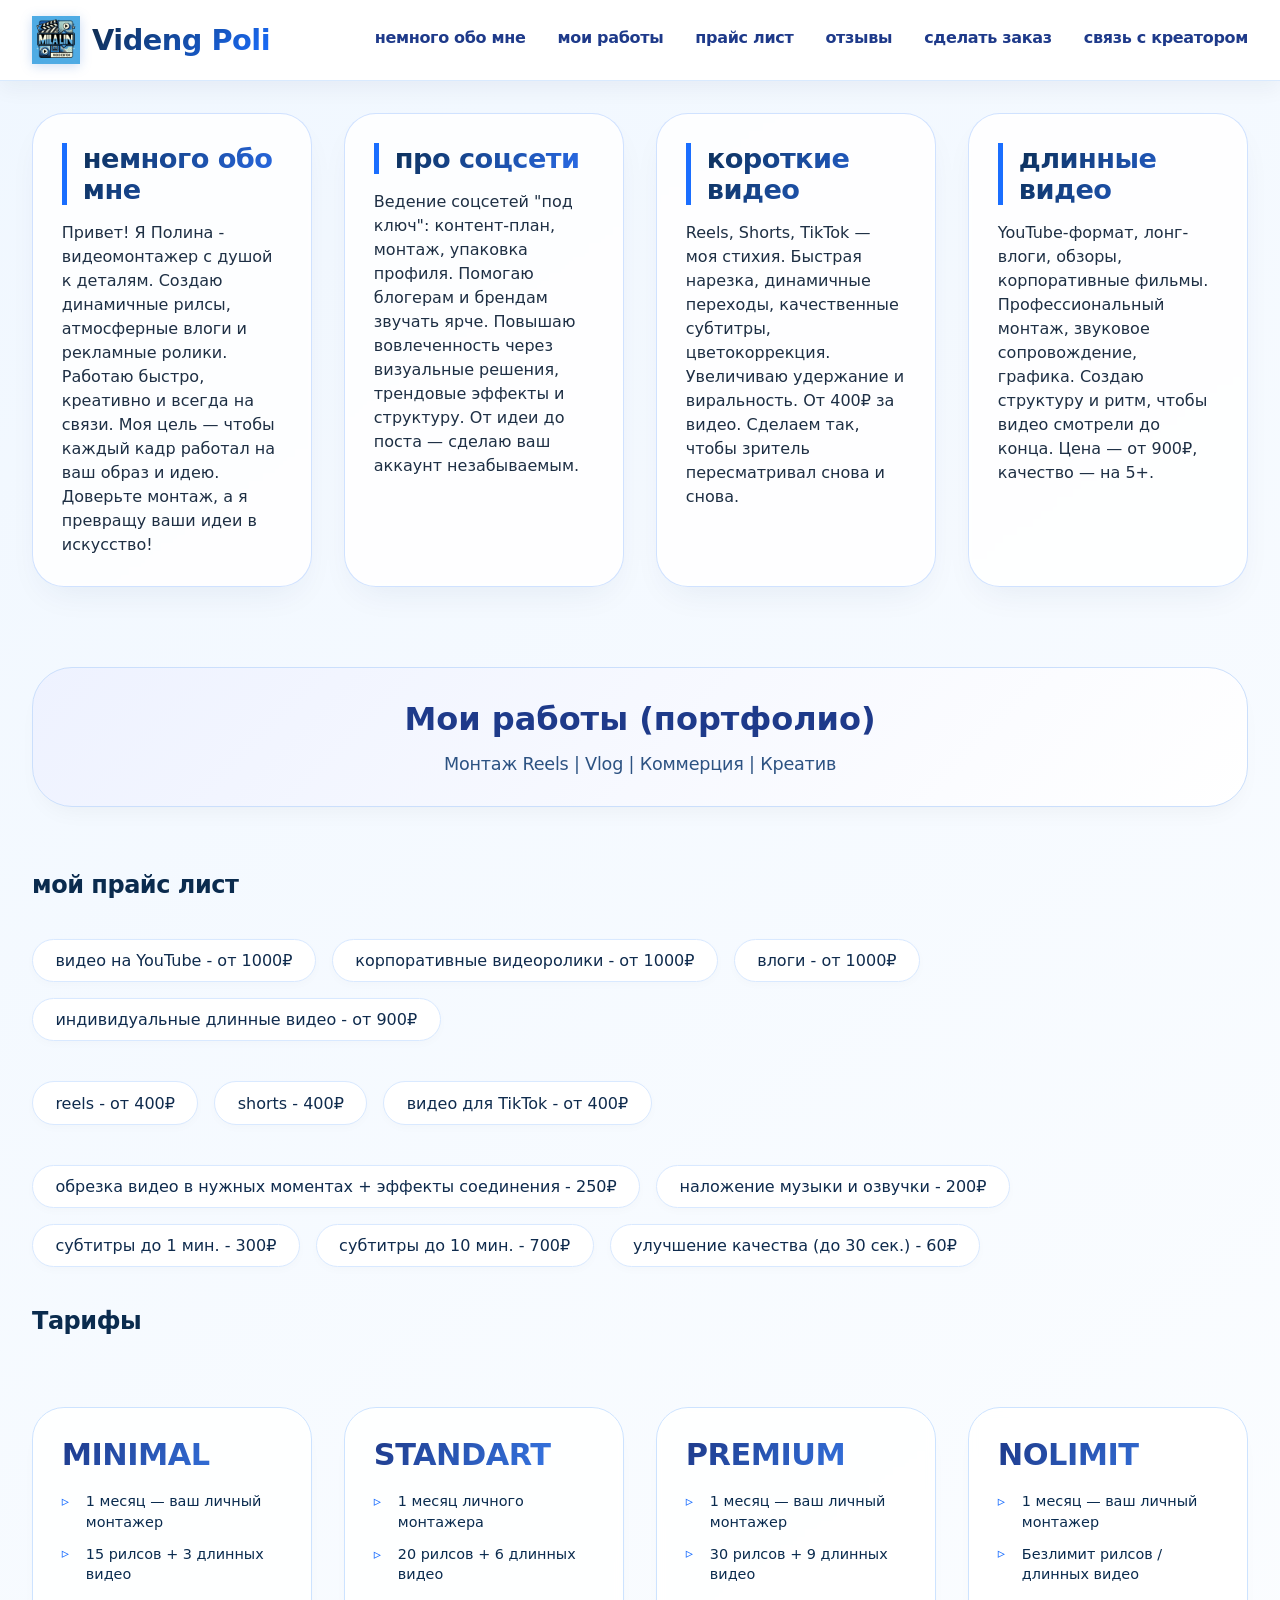
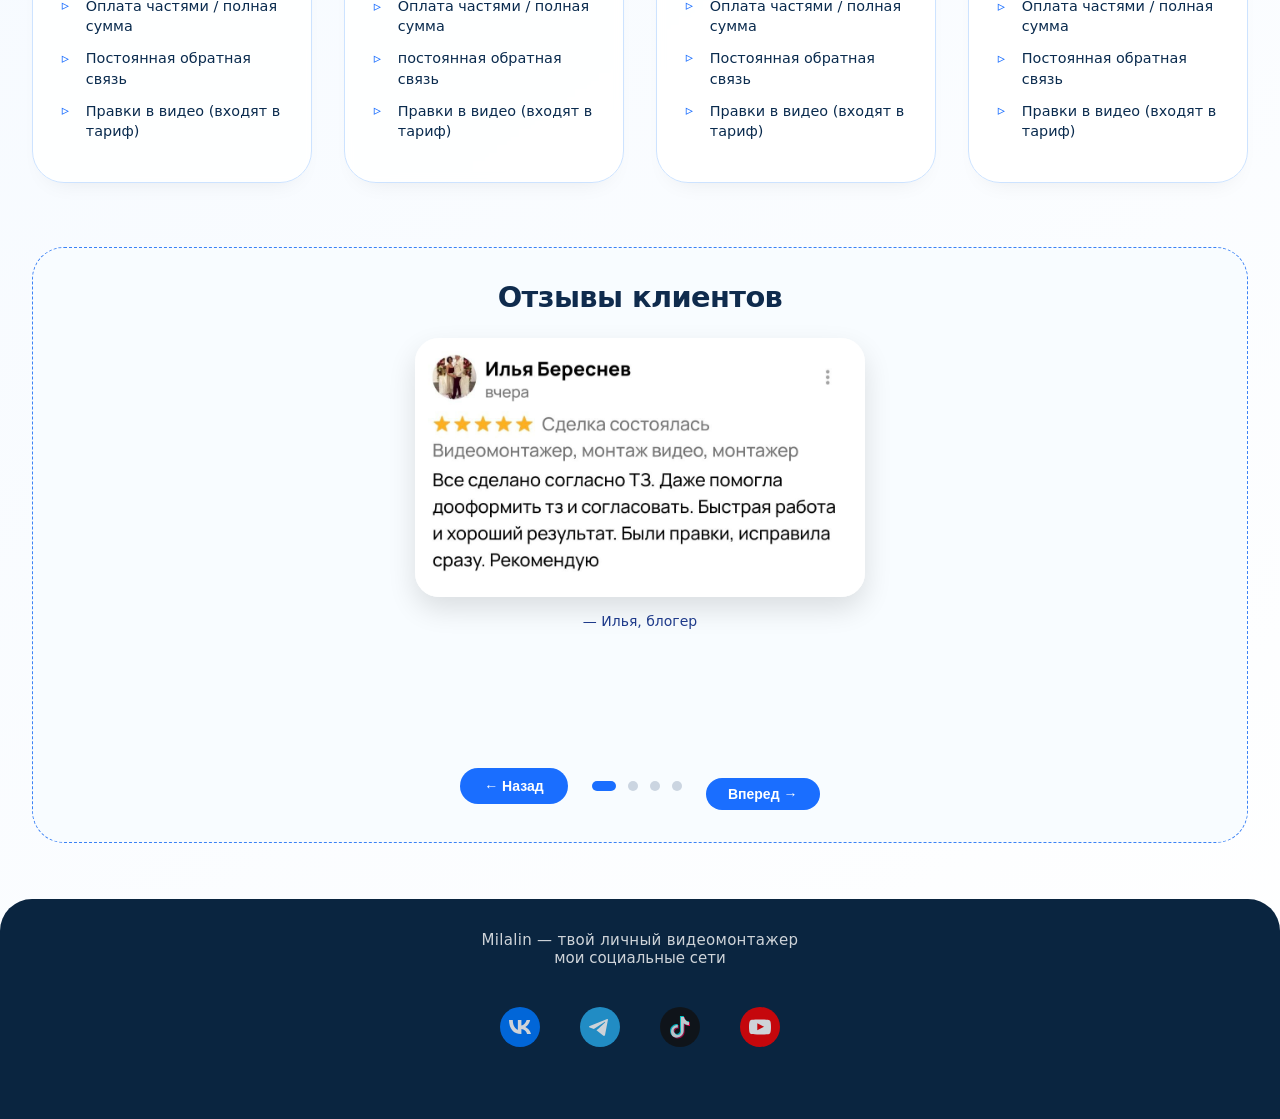
==== index.html @ cfd79d78 "Update index.html" ====
<!DOCTYPE html>
<html lang="ru">
<head>
    <meta charset="UTF-8">
    <meta name="viewport" content="width=device-width, initial-scale=1.0">
    <title>Milalin</title>
    <link rel="stylesheet" href="css/style.css">
</head>
<body>
    <header>
        <div class="mainHead">
            <div class="logo">
                <div class="logoImg">
                    <img src="css/img/лого.png" alt="Milalin logo">
                </div>
                <div class="logoTxt">
                    <h1>Videng Poli</h1>
                </div>
            </div>  
            <div class="nav">
                <div class="abMe">
                    <h3>немного обо мне</h3>
                    <ul>
                        <li>обо мне</li>
                        <li>ведение соц. сетей</li>
                        <li>монтаж рилсов</li>
                        <li>монтаж длинных видео</li>
                    </ul>
                </div>
                <div class="myWorks">
                    <h3>мои работы</h3>
                </div>
                <div class="price">
                    <h3>прайс лист</h3>
                    <ul>
                        <li>длинные видео</li>
                        <li>короткие видео</li>
                        <li>наложение субтитров и обрезка</li>
                        <li>тарифы</li>
                    </ul>
                </div>
                <div class="review">
                    <h3>отзывы</h3>
                </div>
                <div class="order">
                    <h3><a href="order.html">сделать заказ</a></h3>
                </div>
                <div class="myCocial">
                    <h3>связь с креатором</h3>
                </div>
            </div>
        </div>
    </header>

    <main class="mainBody">
        <div class="abMeInf">
            <div class="abMeTxt">
                <div class="abMeh2"><h2>немного обо мне</h2></div>
                <div class="content">
                    <p>Привет! Я Полина - видеомонтажер с душой к деталям. Создаю динамичные рилсы, атмосферные влоги и рекламные ролики. Работаю быстро, креативно и всегда на связи. Моя цель — чтобы каждый кадр работал на ваш образ и идею. Доверьте монтаж, а я превращу ваши идеи в искусство!</p>
                </div>
            </div>
            <div class="abMeSoc">
                <div class="abMeh2"><h2>про соцсети</h2></div>
                <div class="content">
                    <p>Ведение соцсетей "под ключ": контент-план, монтаж, упаковка профиля. Помогаю блогерам и брендам звучать ярче. Повышаю вовлеченность через визуальные решения, трендовые эффекты и структуру. От идеи до поста — сделаю ваш аккаунт незабываемым.</p>
                </div>
            </div>
            <div class="abMeReels">
                <div class="abMeh2"><h2>короткие видео</h2></div>
                <div class="content">
                    <p>Reels, Shorts, TikTok — моя стихия. Быстрая нарезка, динамичные переходы, качественные субтитры, цветокоррекция. Увеличиваю удержание и виральность. От 400₽ за видео. Сделаем так, чтобы зритель пересматривал снова и снова.</p>
                </div>
            </div>
            <div class="abMeVideo">
                <div class="abMeh2"><h2>длинные видео</h2></div>
                <div class="content">
                    <p>YouTube-формат, лонг-влоги, обзоры, корпоративные фильмы. Профессиональный монтаж, звуковое сопровождение, графика. Создаю структуру и ритм, чтобы видео смотрели до конца. Цена — от 900₽, качество — на 5+.</p>
                </div>
            </div>
        </div>

        <div class="myWorksInf"></div>

        <div class="priceInf">
            <h2>мой прайс лист</h2>
            <div class="priceLong">
                <ul>
                    <li>видео на YouTube - от 1000₽</li>
                    <li>корпоративные видеоролики - от 1000₽</li>
                    <li>влоги - от 1000₽</li>
                    <li>индивидуальные длинные видео - от 900₽</li>
                </ul>
            </div>
            <div class="priceShort">
                <ul>
                    <li>reels - от 400₽</li>
                    <li>shorts - 400₽</li>
                    <li>видео для TikTok - от 400₽</li>
                </ul>
            </div>
            <div class="priceProcessing">
                <ul>
                    <li>обрезка видео в нужных моментах + эффекты соединения - 250₽</li>
                    <li>наложение музыки и озвучки - 200₽</li>
                    <li>субтитры до 1 мин. - 300₽</li>
                    <li>субтитры до 10 мин. - 700₽</li>
                    <li>улучшение качества (до 30 сек.) - 60₽</li>
                </ul>
            </div>

            <h2>Тарифы</h2>
            <div class="rate">
                <div class="minimalAll">
                    <h2>minimal</h2>
                    <ul class="minimal">
                        <li>1 месяц — ваш личный монтажер</li>
                        <li>15 рилсов + 3 длинных видео</li>
                        <li>Оплата частями / полная сумма</li>
                        <li>Постоянная обратная связь</li>
                        <li>Правки в видео (входят в тариф)</li>
                    </ul>
                </div>
                <div class="standartAll">
                    <h2>standart</h2>
                    <ul class="standart">
                        <li>1 месяц личного монтажера</li>
                        <li>20 рилсов + 6 длинных видео</li>
                        <li>Оплата частями / полная сумма</li>
                        <li>постоянная обратная связь</li>
                        <li>Правки в видео (входят в тариф)</li>
                    </ul>
                </div>
                <div class="premiumlAll">
                    <h2>premium</h2>
                    <ul class="premium">
                        <li>1 месяц — ваш личный монтажер</li>
                        <li>30 рилсов + 9 длинных видео</li>
                        <li>Оплата частями / полная сумма</li>
                        <li>Постоянная обратная связь</li>
                        <li>Правки в видео (входят в тариф)</li>
                    </ul>
                </div>
                <div class="nolimitlAll">
                    <h2>nolimit</h2>
                    <ul class="nolimit">
                        <li>1 месяц — ваш личный монтажер</li>
                        <li>Безлимит рилсов / длинных видео</li>
                        <li>Оплата частями / полная сумма</li>
                        <li>Постоянная обратная связь</li>
                        <li>Правки в видео (входят в тариф)</li>
                    </ul>
                </div>
            </div>
        </div>

        <div class="reviewInf" id="reviewBlock">
            <h3>Отзывы клиентов</h3>
                <div class="reviewsGallery" id="reviewsGallery">
                    <div class="reviewCard active">
                        <img src="css/img/отзыв 1.jpg" alt="Отзыв от Алины">
                        <div class="reviewAuthor">— Илья, блогер</div>
                    </div>
                    <div class="reviewCard">
                        <img src="css/img/отзыв 2.jpg" alt="Отзыв от Дмитрия">
                        <div class="reviewAuthor">— Дмитрий, блогер</div>
                    </div>
                    <div class="reviewCard">
                        <img src="css/img/отзыв 3.jpg" alt="Отзыв от Екатерины">
                        <div class="reviewAuthor">— Екатерина, beauty блогер</div>
                    </div>
                    <div class="reviewCard">
                        <img src="css/img/отзыв 4.png" alt="Отзыв от Лизы">
                        <div class="reviewAuthor">— Лиза, студент</div>
                    </div>
                </div>
                <div class="galleryControls">
                    <button id="prevReviewBtn" class="galleryBtn">← Назад</button>
                    <div class="galleryDots" id="galleryDots"></div>
                    <button id="nextReviewBtn" class="galleryBtn">Вперед →</button>
                </div>
        </div>

    </main>

    <footer>
        <div class="mainFooter">
            <div class="footerImgs">
                <P>мои социальные сети</P>
                <div class="links">
                    <a href="https://vk.ru/videng_poli"><img src="css/img/вк.svg" alt=""></a>
                    <a href="https://t.me/videng_Poli"><img src="css/img/телеграм.svg" alt=""></a>
                    <a href="https://www.tiktok.com/@linochka.mi?_t=ZS-8zkeqU28EJF&_r=1"><img src="css/img/тик ток.svg" alt=""></a>
                    <a href="https://www.youtube.com/@linochka_mi"><img src="css/img/ютуб.svg" alt=""></a>
                </div>
            </div>
        </div>
    </footer>

    <div class="scroll-top" id="scrollTopBtn">↑</div>

    <script src="js/index.js"></script>
</body>
</html>
---- css/style.css ----
* {
    margin: 0px;
    padding: 0px;
    box-sizing: border-box;
}

body {
    font-family: 'Inter', system-ui, -apple-system, 'Segoe UI', Roboto, 'Helvetica Neue', sans-serif;
    background: linear-gradient(145deg, #f0f7ff 0%, #ffffff 100%);
    color: #0a2b4e;
    scroll-behavior: smooth;
}

h1, h2, h3, h4 {
    font-weight: 600;
    letter-spacing: -0.02em;
}

ul, li {
    list-style: none;
}

img {
    max-width: 100%;
    display: block;
}

a {
    text-decoration: none;
    color: inherit;
}

header {
    background: rgba(255, 255, 255, 0.96);
    backdrop-filter: blur(10px);
    box-shadow: 0px 8px 20px rgba(0, 30, 60, 0.05);
    position: sticky;
    top: 0px;
    z-index: 100;
    border-bottom: 1px solid rgba(0, 112, 243, 0.15);
}

.mainHead {
    max-width: 1400px;
    margin: 0px auto;
    padding: 16px 32px;
    display: flex;
    align-items: center;
    justify-content: space-between;
    flex-wrap: wrap;
    gap: 24px;
}

.logo {
    display: flex;
    align-items: center;
    gap: 12px;
}

.logoImg img {
    width: 48px;
    height: 48px;
    object-fit: contain;
    filter: drop-shadow(0px 2px 6px rgba(0, 80, 200, 0.2));
}

.logoTxt h1 {
    font-size: 28.8px;
    background: linear-gradient(135deg, #0f2b4d, #1a6eff);
    background-clip: text;
    -webkit-background-clip: text;
    color: transparent;
    letter-spacing: -0.5px;
}

.nav {
    display: flex;
    flex-wrap: wrap;
    gap: 32px;
    align-items: baseline;
}

.nav > div {
    cursor: pointer;
    transition: all 0.2s;
    position: relative;
}

.nav h3 {
    font-size: 16px;
    font-weight: 600;
    color: #1e3a8a;
    border-bottom: 2px solid transparent;
    transition: 0.2s;
    padding-bottom: 4px;
}

.nav h3:hover {
    border-bottom-color: #1a6eff;
    color: #0f52ba;
}

.nav ul {
    position: absolute;
    top: 130%;
    left: 0px;
    background: white;
    min-width: 200px;
    border-radius: 20px;
    box-shadow: 0px 20px 35px -12px rgba(0, 0, 0, 0.1);
    padding: 12.8px 0px;
    opacity: 0;
    visibility: hidden;
    transform: translateY(-8px);
    transition: 0.2s ease;
    z-index: 50;
    border: 1px solid rgba(0, 112, 243, 0.2);
    backdrop-filter: blur(4px);
}

.nav > div:hover ul {
    opacity: 1;
    visibility: visible;
    transform: translateY(0px);
}

.nav ul li {
    padding: 8px 19.2px;
    font-size: 14.4px;
    color: #1e293b;
    transition: 0.1s;
}

.nav ul li:hover {
    background: #eef4ff;
    color: #1a6eff;
    font-weight: 500;
}

.mainBody {
    max-width: 1400px;
    margin: 0px auto;
    padding: 32px 32px 48px;
}

.abMeInf {
    display: grid;
    grid-template-columns: repeat(auto-fit, minmax(280px, 1fr));
    gap: 32px;
    margin-bottom: 80px;
}

.abMeInf > div {
    background: rgba(255, 255, 255, 0.85);
    backdrop-filter: blur(2px);
    border-radius: 32px;
    padding: 28.8px;
    box-shadow: 0px 15px 35px -12px rgba(0, 50, 100, 0.08);
    transition: all 0.3s;
    border: 1px solid rgba(26, 110, 255, 0.2);
}

.abMeInf > div:hover {
    transform: translateY(-6px);
    border-color: rgba(26, 110, 255, 0.5);
    box-shadow: 0px 25px 40px -14px rgba(26, 110, 255, 0.2);
}

.abMeh2 h2 {
    font-size: 27.2px;
    background: linear-gradient(120deg, #0a2b4e, #2b6ef0);
    background-clip: text;
    -webkit-background-clip: text;
    color: transparent;
    margin-bottom: 16px;
    border-left: 5px solid #1a6eff;
    padding-left: 16px;
}

.content p {
    line-height: 1.5;
    color: #1e2f44;
    font-weight: 400;
}

.myWorksInf {
    background: linear-gradient(135deg, #eef2ff, #ffffff);
    border-radius: 40px;
    padding: 32px;
    margin: 48px 0px;
    text-align: center;
    border: 1px solid #cbdffc;
    box-shadow: 0px 12px 25px -10px rgba(0, 0, 0, 0.05);
}

.myWorksInf::before {
    content: "Мои работы (портфолио)";
    font-size: 32px;
    font-weight: 700;
    display: block;
    color: #1e3a8a;
    margin-bottom: 16px;
}

.myWorksInf::after {
    content: "Монтаж Reels | Vlog | Коммерция | Креатив";
    display: block;
    font-size: 17.6px;
    color: #2c5282;
    letter-spacing: -0.2px;
}

.priceInf {
    display: flex;
    flex-direction: column;
    gap: 40px;
    margin: 64px 0px;
}

.priceLong ul, .priceShort ul, .priceProcessing ul {
    display: flex;
    flex-wrap: wrap;
    gap: 16px;
    justify-content: flex-start;
}

.priceLong li, .priceShort li, .priceProcessing li {
    background: white;
    border-radius: 60px;
    padding: 11.2px 22.4px;
    font-weight: 500;
    box-shadow: 0px 3px 10px rgba(0, 0, 0, 0.02);
    border: 1px solid #d9e9ff;
    color: #0f2b4d;
    transition: 0.2s;
}

.priceLong li:hover, .priceShort li:hover, .priceProcessing li:hover {
    background: #eef4ff;
    border-color: #1a6eff;
    transform: scale(1.02);
}

.rate {
    display: grid;
    grid-template-columns: repeat(auto-fit, minmax(260px, 1fr));
    gap: 32px;
    margin-top: 32px;
}

.rate > div {
    background: #ffffffdd;
    backdrop-filter: blur(4px);
    border-radius: 32px;
    padding: 28.8px;
    transition: all 0.25s;
    border: 1px solid #cde3ff;
    box-shadow: 0px 12px 24px -16px rgba(0, 0, 0, 0.1);
}

.rate > div:hover {
    transform: scale(1.02);
    border-color: #2b6ef0;
    background: white;
}

.rate h2 {
    font-size: 30.4px;
    text-transform: uppercase;
    background: linear-gradient(125deg, #1e3a8a, #3b82f6);
    background-clip: text;
    -webkit-background-clip: text;
    color: transparent;
    margin-bottom: 19.2px;
    letter-spacing: -0.5px;
}

.rate ul li {
    margin-bottom: 12px;
    font-size: 14.4px;
    padding-left: 24px;
    position: relative;
    line-height: 1.4;
}

.rate ul li::before {
    content: "▹";
    position: absolute;
    left: 0px;
    color: #1a6eff;
    font-weight: bold;
}

.reviewInf {
    background: #f8fcff;
    border-radius: 32px;
    padding: 32px;
    text-align: center;
    margin-top: 48px;
    border: 1px dashed #3b82f6;
}

.reviewInf h3 {
    font-size: 28.8px;
    color: #0f2b4d;
}

.mainFooter {
    background: #0a2540;
    margin-top: 48px;
    padding: 32px;
    border-radius: 32px 32px 0px 0px;
    text-align: center;
    color: white;
}

.footerImgs {
    font-size: 15px;
    opacity: 0.8;
}

.links{
    padding: 20px;
    display: flex;
    justify-content: center ;
    
}
.links a {
    margin: 20px;
}

.footerImgs::before {
    content: "Milalin — твой личный видеомонтажер";
    letter-spacing: 0.3px;
}

#reviewSlider {
    margin-top: 16px;
    font-style: italic;
    background: #ffffffaa;
    border-radius: 28px;
    padding: 16px;
}

#nextReviewBtn {
    background: #1a6eff;
    border: none;
    color: white;
    padding: 8px 22.4px;
    border-radius: 40px;
    margin-top: 16px;
    cursor: pointer;
    font-weight: 600;
    transition: 0.2s;
}

#nextReviewBtn:hover {
    background: #0f52ba;
    transform: scale(1.02);
}

.mainFooter {
    margin-top: 8px;
    font-size: 12.8px;
}

@media (max-width: 780px) {
    .mainHead {
        flex-direction: column;
        align-items: center;
    }
    .nav {
        justify-content: center;
        gap: 16px;
    }
    .abMeInf {
        grid-template-columns: 1fr;
    }
    .rate {
        grid-template-columns: 1fr;
    }
}

.scroll-top {
    position: fixed;
    bottom: 32px;
    right: 32px;
    background: #1a6eff;
    color: white;
    width: 48px;
    height: 48px;
    border-radius: 60px;
    display: flex;
    align-items: center;
    justify-content: center;
    cursor: pointer;
    box-shadow: 0px 8px 20px rgba(26, 110, 255, 0.3);
    transition: 0.2s;
    opacity: 0;
    visibility: hidden;
    z-index: 99;
    border: none;
    font-size: 22.4px;
}

.scroll-top.show {
    opacity: 1;
    visibility: visible;
}

.scroll-top:hover {
    background: #0f52ba;
    transform: translateY(-3px);
}

.myCocial h3 {
    cursor: pointer;
}


.reviewsGallery {
    position: relative;
    max-width: 500px;
    margin: 24px auto 0px;
    min-height: 400px;
}

.reviewCard {
    display: none;
    animation: fadeIn 0.3s ease;
}

.reviewCard.active {
    display: block;
}

.reviewCard img {
    width: 100%;
    max-width: 450px;
    margin: 0px auto;
    border-radius: 24px;
    box-shadow: 0px 12px 28px rgba(0, 0, 0, 0.12);
    background: white;
    object-fit: contain;
}

.reviewAuthor {
    text-align: center;
    margin-top: 16px;
    font-weight: 500;
    color: #1e3a8a;
    font-size: 14px;
}

.galleryControls {
    display: flex;
    align-items: center;
    justify-content: center;
    gap: 24px;
    margin-top: 24px;
    flex-wrap: wrap;
}

.galleryBtn {
    background: #1a6eff;
    border: none;
    color: white;
    padding: 10px 24px;
    border-radius: 40px;
    cursor: pointer;
    font-weight: 600;
    transition: 0.2s;
    font-size: 14px;
}

.galleryBtn:hover {
    background: #0f52ba;
    transform: scale(1.02);
}

.galleryDots {
    display: flex;
    gap: 12px;
}

.dot {
    width: 10px;
    height: 10px;
    border-radius: 50%;
    background: #cbd5e1;
    cursor: pointer;
    transition: 0.2s;
}

.dot.active {
    background: #1a6eff;
    width: 24px;
    border-radius: 10px;
}

.dot:hover {
    background: #3b82f6;
}

@keyframes fadeIn {
    from {
        opacity: 0;
        transform: translateX(20px);
    }
    to {
        opacity: 1;
        transform: translateX(0px);
    }
}

@media (max-width: 580px) {
    .reviewCard img {
        max-width: 100%;
    }
    .reviewsGallery {
        max-width: 100%;
    }
}
.page-order {
    background: #faf8f5;
}

.order-page {
    padding: 60px 20px;
}

.order-container {
    max-width: 700px;
    margin: 0 auto;
    background: white;
    border-radius: 24px;
    padding: 40px;
    box-shadow: 0 10px 40px rgba(0,0,0,0.08);
}

.order-title {
    font-size: 32px;
    text-align: center;
    margin-bottom: 12px;
    color: #1a1a2e;
}

.order-subtitle {
    text-align: center;
    color: #666;
    margin-bottom: 40px;
    font-size: 16px;
}

.order-form .form-group {
    margin-bottom: 28px;
}

.order-form label {
    display: block;
    font-weight: 600;
    margin-bottom: 8px;
    color: #1a1a2e;
    font-size: 15px;
}

.order-form .required {
    color: #e74c3c;
}

.order-form select,
.order-form input,
.order-form textarea {
    width: 100%;
    padding: 12px 16px;
    border: 2px solid #e8e8e8;
    border-radius: 12px;
    font-size: 15px;
    transition: all 0.3s ease;
    font-family: inherit;
    background: white;
}

.order-form select:focus,
.order-form input:focus,
.order-form textarea:focus {
    outline: none;
    border-color: #a0badc;
    box-shadow: 0 0 0 3px rgba(161, 160, 220, 0.1);
}

.order-form textarea {
    resize: vertical;
    min-height: 100px;
}

.checkbox-group {
    display: flex;
    flex-wrap: wrap;
    gap: 16px;
    margin-top: 8px;
}

.checkbox-group label {
    display: flex;
    align-items: center;
    gap: 8px;
    font-weight: normal;
    cursor: pointer;
}

.checkbox-group input[type="checkbox"] {
    width: auto;
    transform: scale(1.1);
    cursor: pointer;
}

.order-form small {
    display: block;
    margin-top: 6px;
    font-size: 12px;
    color: #999;
}

.submit-btn {
    width: 100%;
    padding: 16px;
    background: linear-gradient(135deg, #898fe7 0%, #2e1f86 100%);
    color: white;
    border: none;
    border-radius: 40px;
    font-size: 18px;
    font-weight: bold;
    cursor: pointer;
    transition: all 0.3s ease;
    margin-top: 20px;
}

.submit-btn:hover {
    transform: translateY(-2px);
    box-shadow: 0 10px 20px rgba(201,160,220,0.3);
}

.submit-btn:disabled {
    opacity: 0.6;
    transform: none;
}

.form-status {
    margin-top: 20px;
    padding: 14px;
    border-radius: 12px;
    text-align: center;
    font-size: 14px;
}

.form-status.success {
    background: #d4edda;
    color: #155724;
    border: 1px solid #c3e6cb;
}

.form-status.error {
    background: #f8d7da;
    color: #721c24;
    border: 1px solid #f5c6cb;
}

@media (max-width: 768px) {
    .order-container {
        padding: 24px;
        margin: 0 16px;
    }
    
    .order-title {
        font-size: 24px;
    }
    
    .checkbox-group {
        flex-direction: column;
        gap: 8px;
    }
    
    .submit-btn {
        padding: 14px;
        font-size: 16px;
    }
}
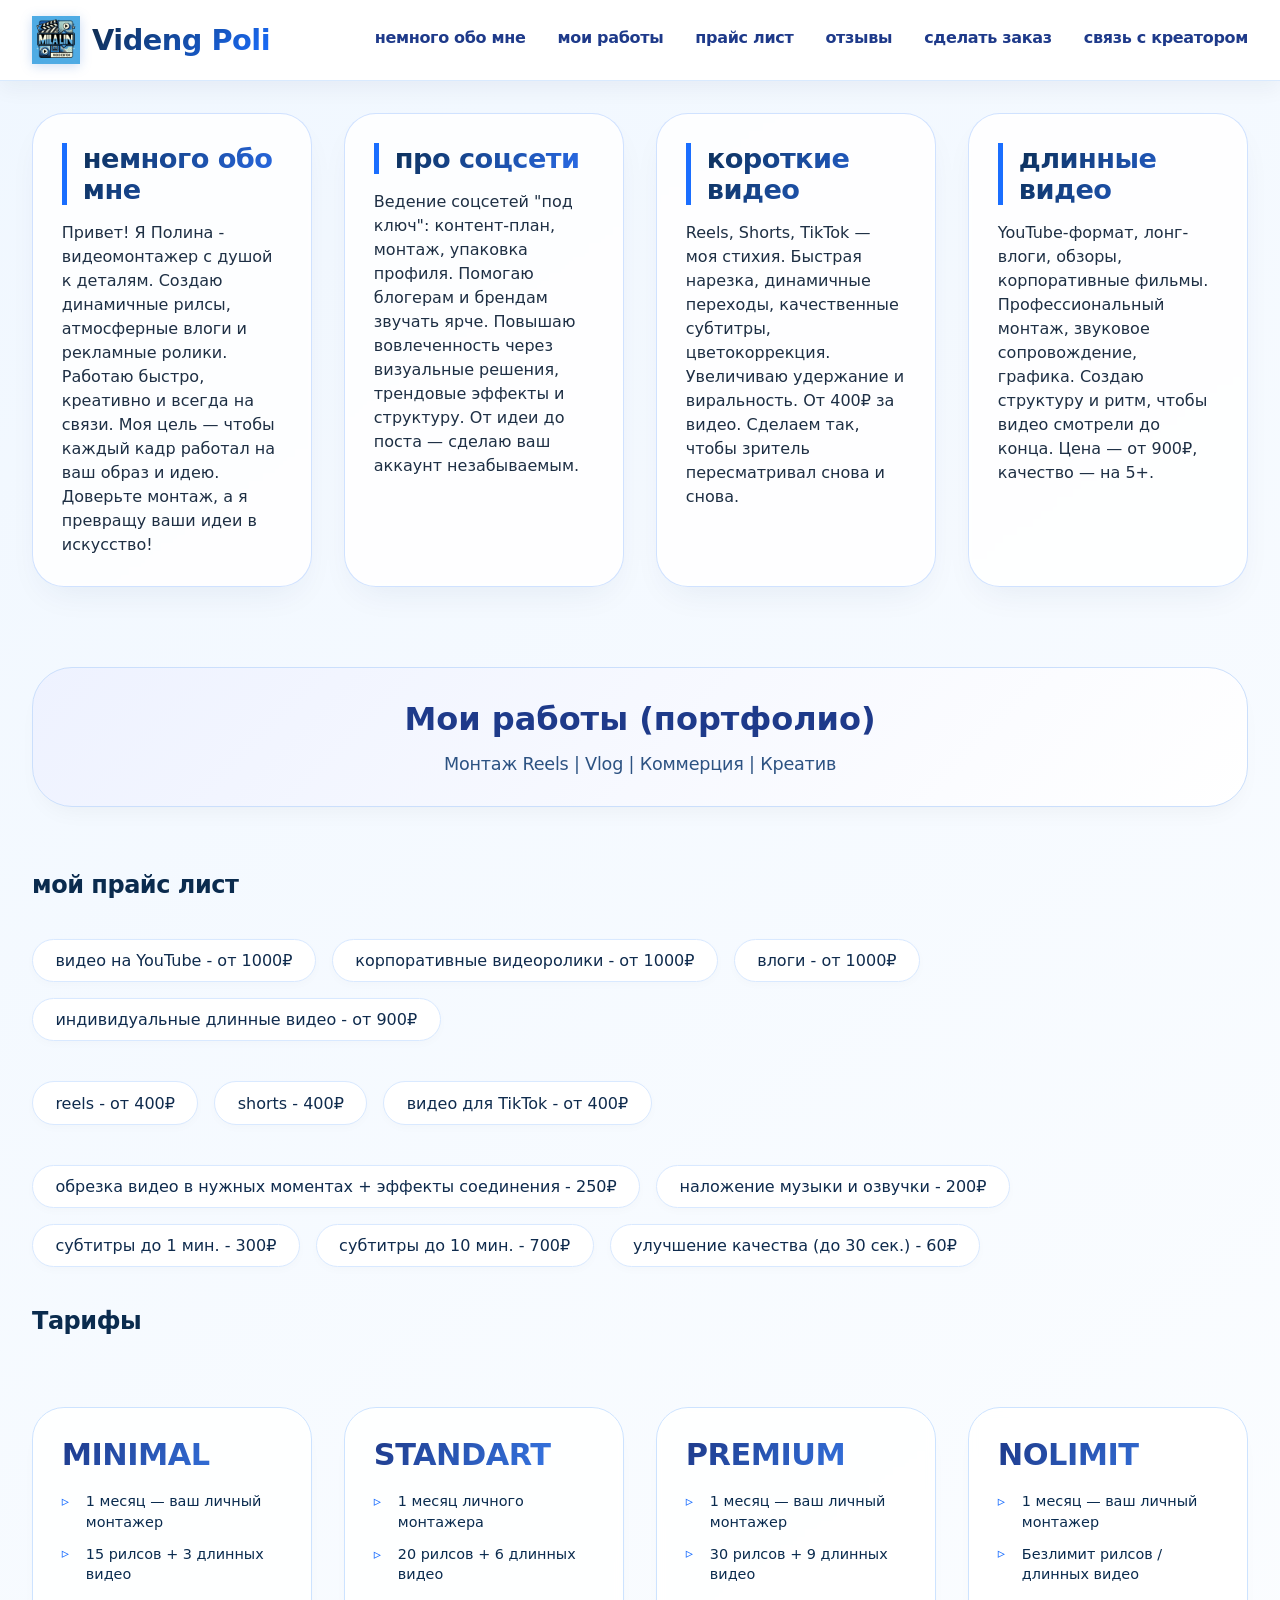
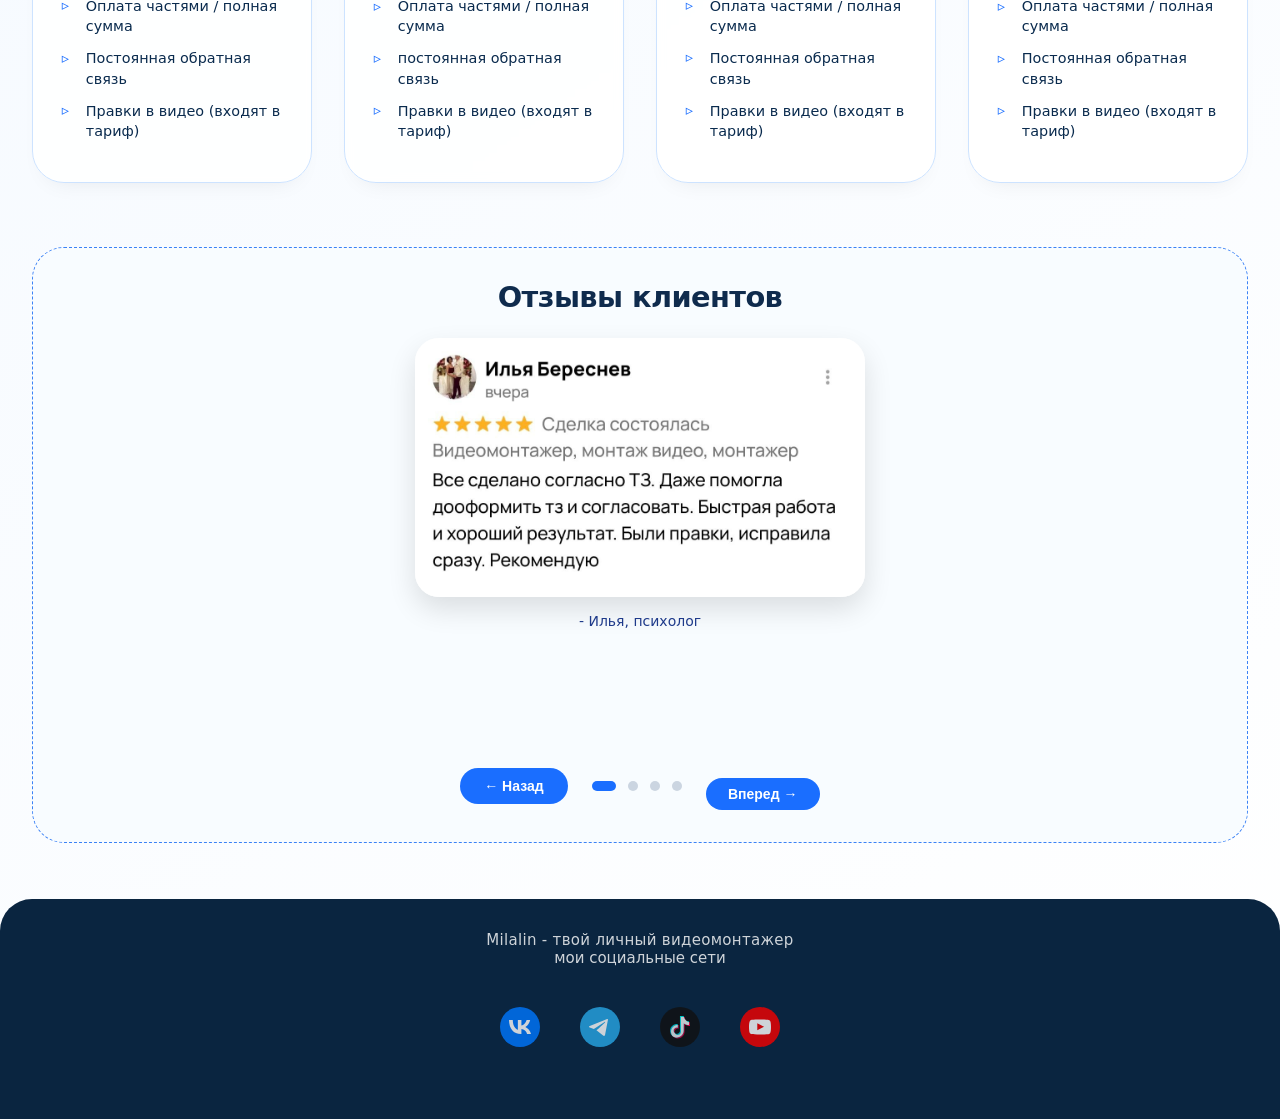
==== commit ad6f0724: "Update index.html" ====
--- a/index.html
+++ b/index.html
@@ -3,7 +3,7 @@
 <head>
     <meta charset="UTF-8">
     <meta name="viewport" content="width=device-width, initial-scale=1.0">
-    <title>Milalin</title>
+    <title>Видеомонтажер</title>
     <link rel="stylesheet" href="css/style.css">
 </head>
 <body>
@@ -110,17 +110,19 @@
             </div>
 
             <h2>Тарифы</h2>
+            <a href="rateOrder.html">
             <div class="rate">
-                <div class="minimalAll">
-                    <h2>minimal</h2>
-                    <ul class="minimal">
-                        <li>1 месяц — ваш личный монтажер</li>
-                        <li>15 рилсов + 3 длинных видео</li>
-                        <li>Оплата частями / полная сумма</li>
-                        <li>Постоянная обратная связь</li>
-                        <li>Правки в видео (входят в тариф)</li>
-                    </ul>
-                </div>
+                    <div class="minimalAll">
+                        <h2>minimal</h2>
+                        <ul class="minimal">
+                            <li>1 месяц — ваш личный монтажер</li>
+                            <li>15 рилсов + 3 длинных видео</li>
+                            <li>Оплата частями / полная сумма</li>
+                            <li>Постоянная обратная связь</li>
+                            <li>Правки в видео (входят в тариф)</li>
+                        </ul>
+                    </div>
+                
                 <div class="standartAll">
                     <h2>standart</h2>
                     <ul class="standart">
@@ -152,6 +154,7 @@
                     </ul>
                 </div>
             </div>
+            </a>
         </div>
 
         <div class="reviewInf" id="reviewBlock">
@@ -159,19 +162,19 @@
                 <div class="reviewsGallery" id="reviewsGallery">
                     <div class="reviewCard active">
                         <img src="css/img/отзыв 1.jpg" alt="Отзыв от Алины">
-                        <div class="reviewAuthor">— Илья, блогер</div>
+                        <div class="reviewAuthor">- Илья, психолог</div>
                     </div>
                     <div class="reviewCard">
                         <img src="css/img/отзыв 2.jpg" alt="Отзыв от Дмитрия">
-                        <div class="reviewAuthor">— Дмитрий, блогер</div>
+                        <div class="reviewAuthor">- Дмитрий, блогер</div>
                     </div>
                     <div class="reviewCard">
                         <img src="css/img/отзыв 3.jpg" alt="Отзыв от Екатерины">
-                        <div class="reviewAuthor">— Екатерина, beauty блогер</div>
+                        <div class="reviewAuthor">- Екатерина, beauty блогер</div>
                     </div>
                     <div class="reviewCard">
                         <img src="css/img/отзыв 4.png" alt="Отзыв от Лизы">
-                        <div class="reviewAuthor">— Лиза, студент</div>
+                        <div class="reviewAuthor">- Лиза, студент</div>
                     </div>
                 </div>
                 <div class="galleryControls">
--- a/css/style.css
+++ b/css/style.css
@@ -3,7 +3,6 @@
     padding: 0px;
     box-sizing: border-box;
 }
-
 body {
     font-family: 'Inter', system-ui, -apple-system, 'Segoe UI', Roboto, 'Helvetica Neue', sans-serif;
     background: linear-gradient(145deg, #f0f7ff 0%, #ffffff 100%);
@@ -330,7 +329,7 @@
 }
 
 .footerImgs::before {
-    content: "Milalin — твой личный видеомонтажер";
+    content: "Milalin - твой личный видеомонтажер";
     letter-spacing: 0.3px;
 }
 
@@ -685,4 +684,4 @@
         padding: 14px;
         font-size: 16px;
     }
-}+}
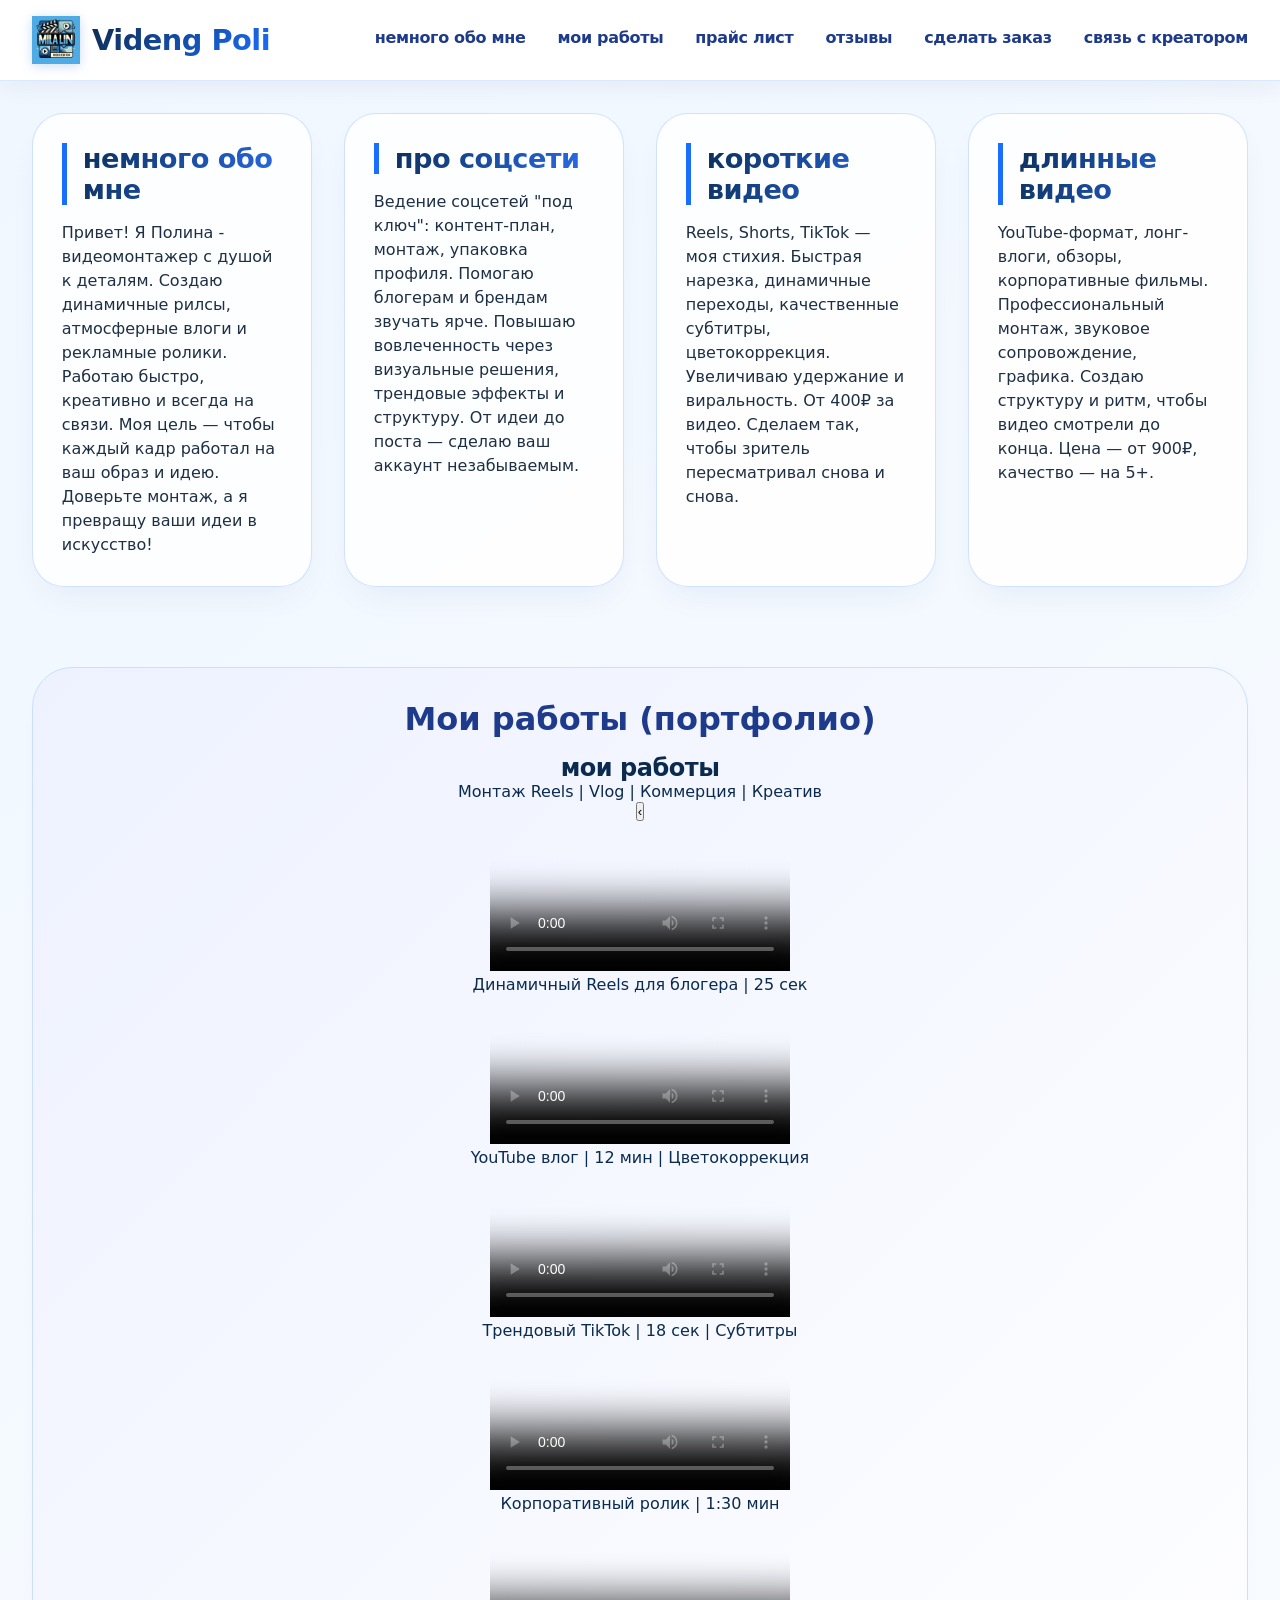
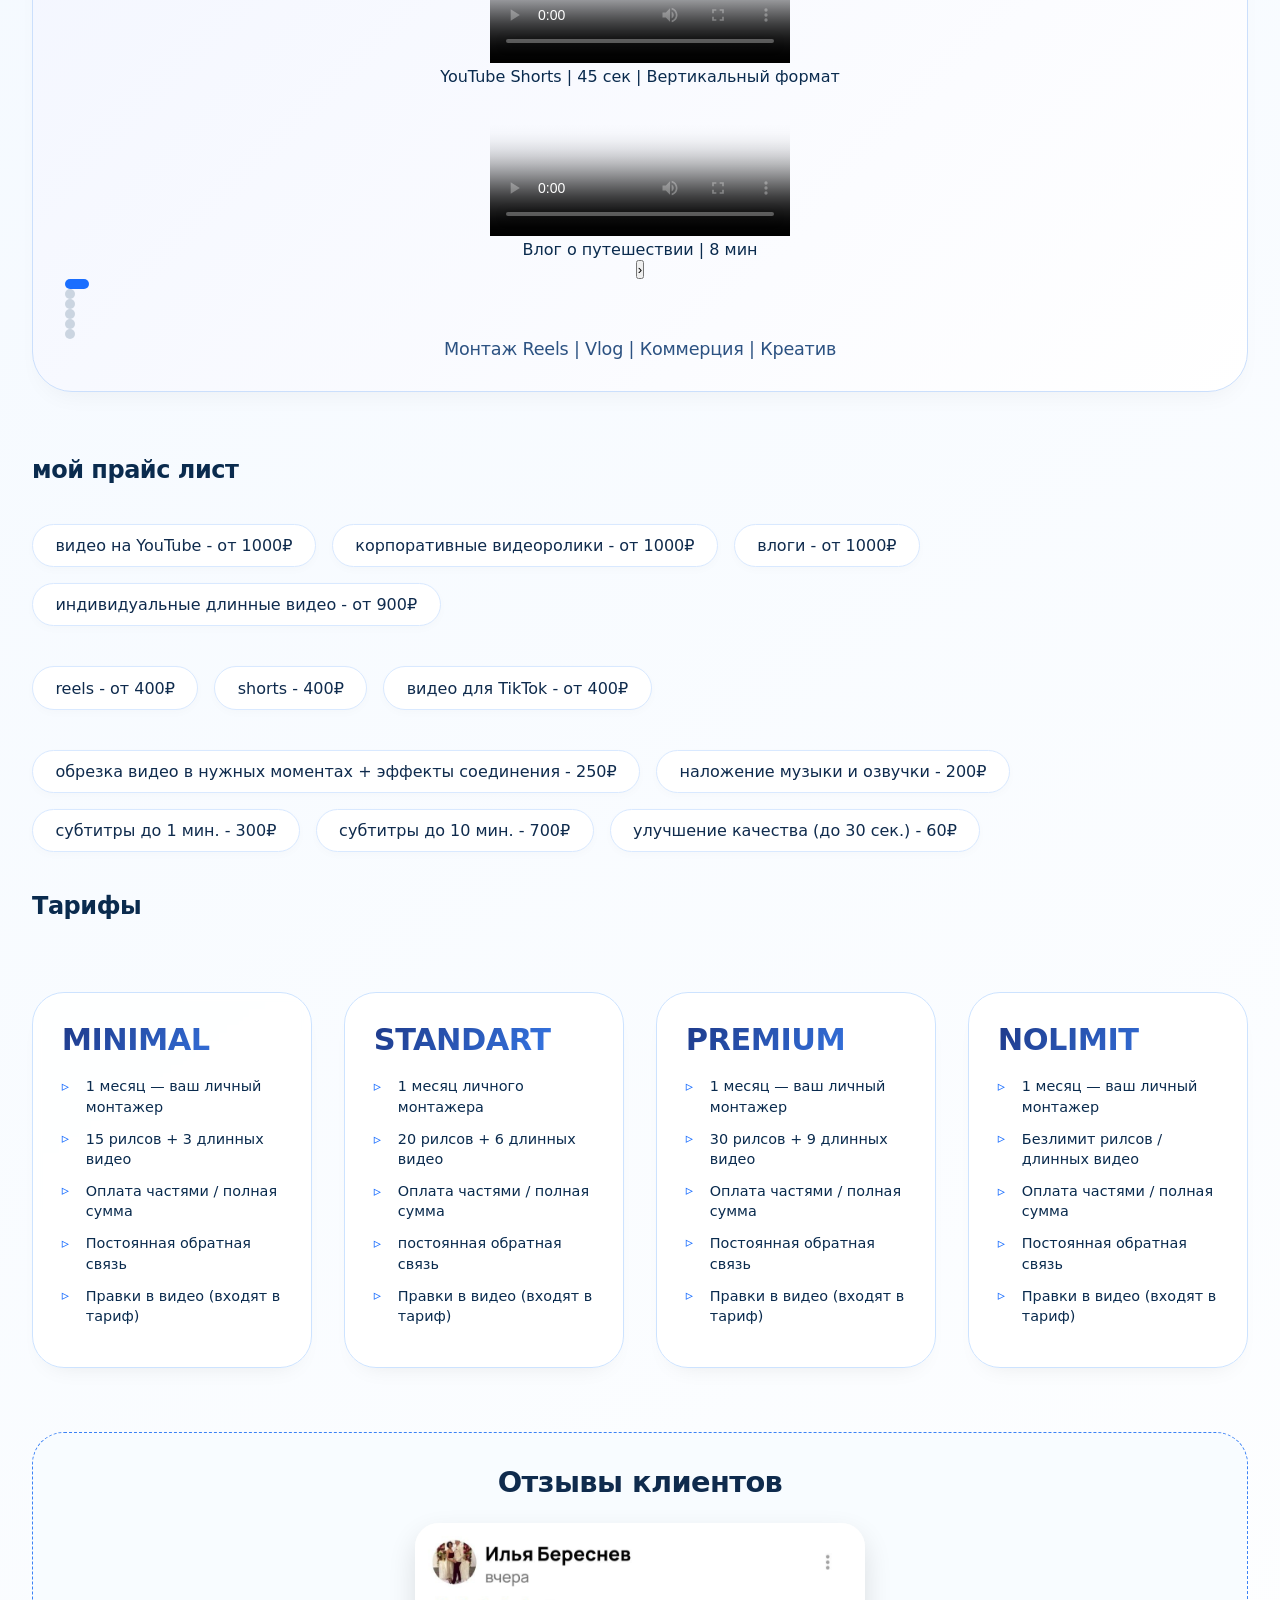
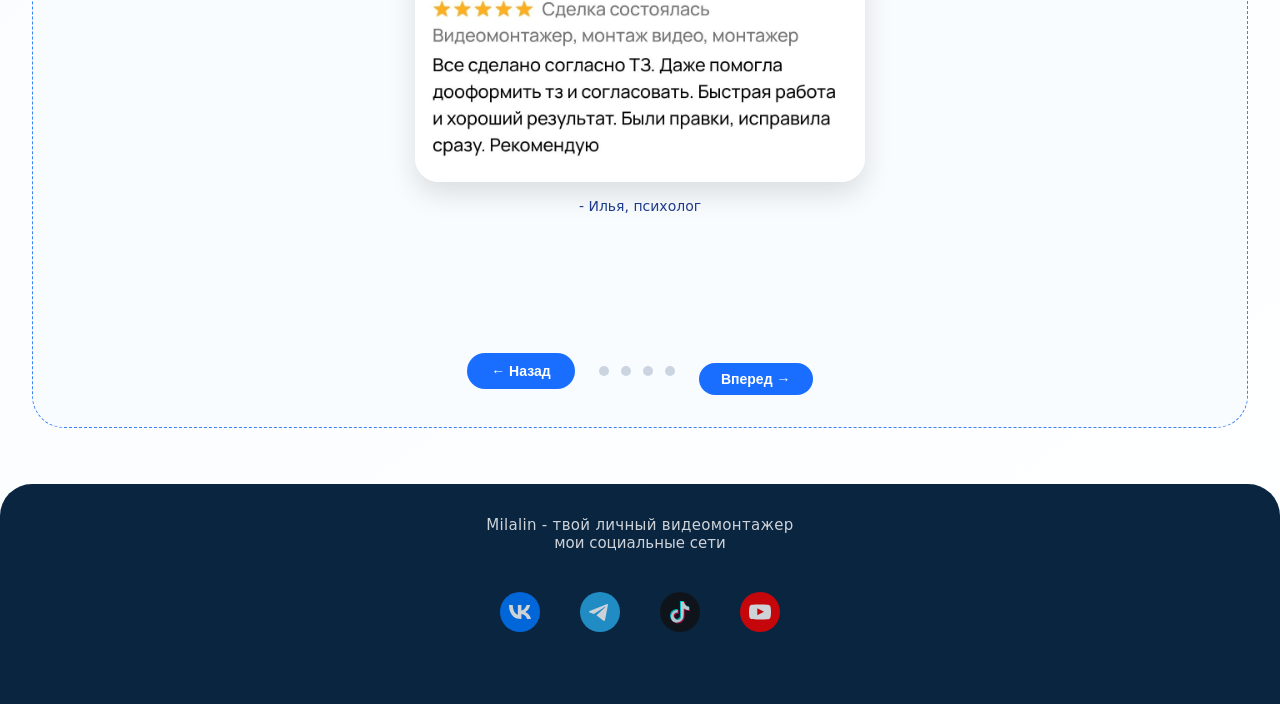
==== commit 11a3c1b2: "Update index.html" ====
--- a/index.html
+++ b/index.html
@@ -80,7 +80,64 @@
             </div>
         </div>
 
-        <div class="myWorksInf"></div>
+        <div class="myWorksInf">
+    <div class="portfolio-header">
+        <h2 class="portfolio-main-title">мои работы</h2>
+        <p class="portfolio-subtitle">Монтаж Reels | Vlog | Коммерция | Креатив</p>
+    </div>
+
+    <!-- КАРУСЕЛЬ ВИДЕО -->
+    <div class="video-carousel">
+        <button class="carousel-btn prev-btn" id="prevVideo">‹</button>
+        
+        <div class="carousel-container">
+            <div class="carousel-track" id="videoTrack">
+                <div class="carousel-slide">
+                    <video controls preload="metadata" poster="css/img/poster1.jpg">
+                        <source src="css/video/портфолио1.mp4" type="video/mp4">
+                        Ваш браузер не поддерживает видео
+                    </video>
+                    <div class="slide-caption">Динамичный Reels для блогера | 25 сек</div>
+                </div>
+                <div class="carousel-slide">
+                    <video controls preload="metadata" poster="css/img/poster2.jpg">
+                        <source src="css/video/портфолио2.mp4" type="video/mp4">
+                    </video>
+                    <div class="slide-caption">YouTube влог | 12 мин | Цветокоррекция</div>
+                </div>
+                <div class="carousel-slide">
+                    <video controls preload="metadata" poster="css/img/poster3.jpg">
+                        <source src="" type="video/mp4">
+                    </video>
+                    <div class="slide-caption">Трендовый TikTok | 18 сек | Субтитры</div>
+                </div>
+                <div class="carousel-slide">
+                    <video controls preload="metadata" poster="css/img/poster4.jpg">
+                        <source src="" type="video/mp4">
+                    </video>
+                    <div class="slide-caption">Корпоративный ролик | 1:30 мин</div>
+                </div>
+                <div class="carousel-slide">
+                    <video controls preload="metadata" poster="css/img/poster5.jpg">
+                        <source src="" type="video/mp4">
+                    </video>
+                    <div class="slide-caption">YouTube Shorts | 45 сек | Вертикальный формат</div>
+                </div>
+                <div class="carousel-slide">
+                    <video controls preload="metadata" poster="css/img/poster6.jpg">
+                        <source src="" type="video/mp4">
+                    </video>
+                    <div class="slide-caption">Влог о путешествии | 8 мин</div>
+                </div>
+            </div>
+        </div>
+        
+        <button class="carousel-btn next-btn" id="nextVideo">›</button>
+    </div>
+
+    <!-- Индикаторы (точки) -->
+    <div class="carousel-dots" id="videoDots"></div>
+</div>
 
         <div class="priceInf">
             <h2>мой прайс лист</h2>
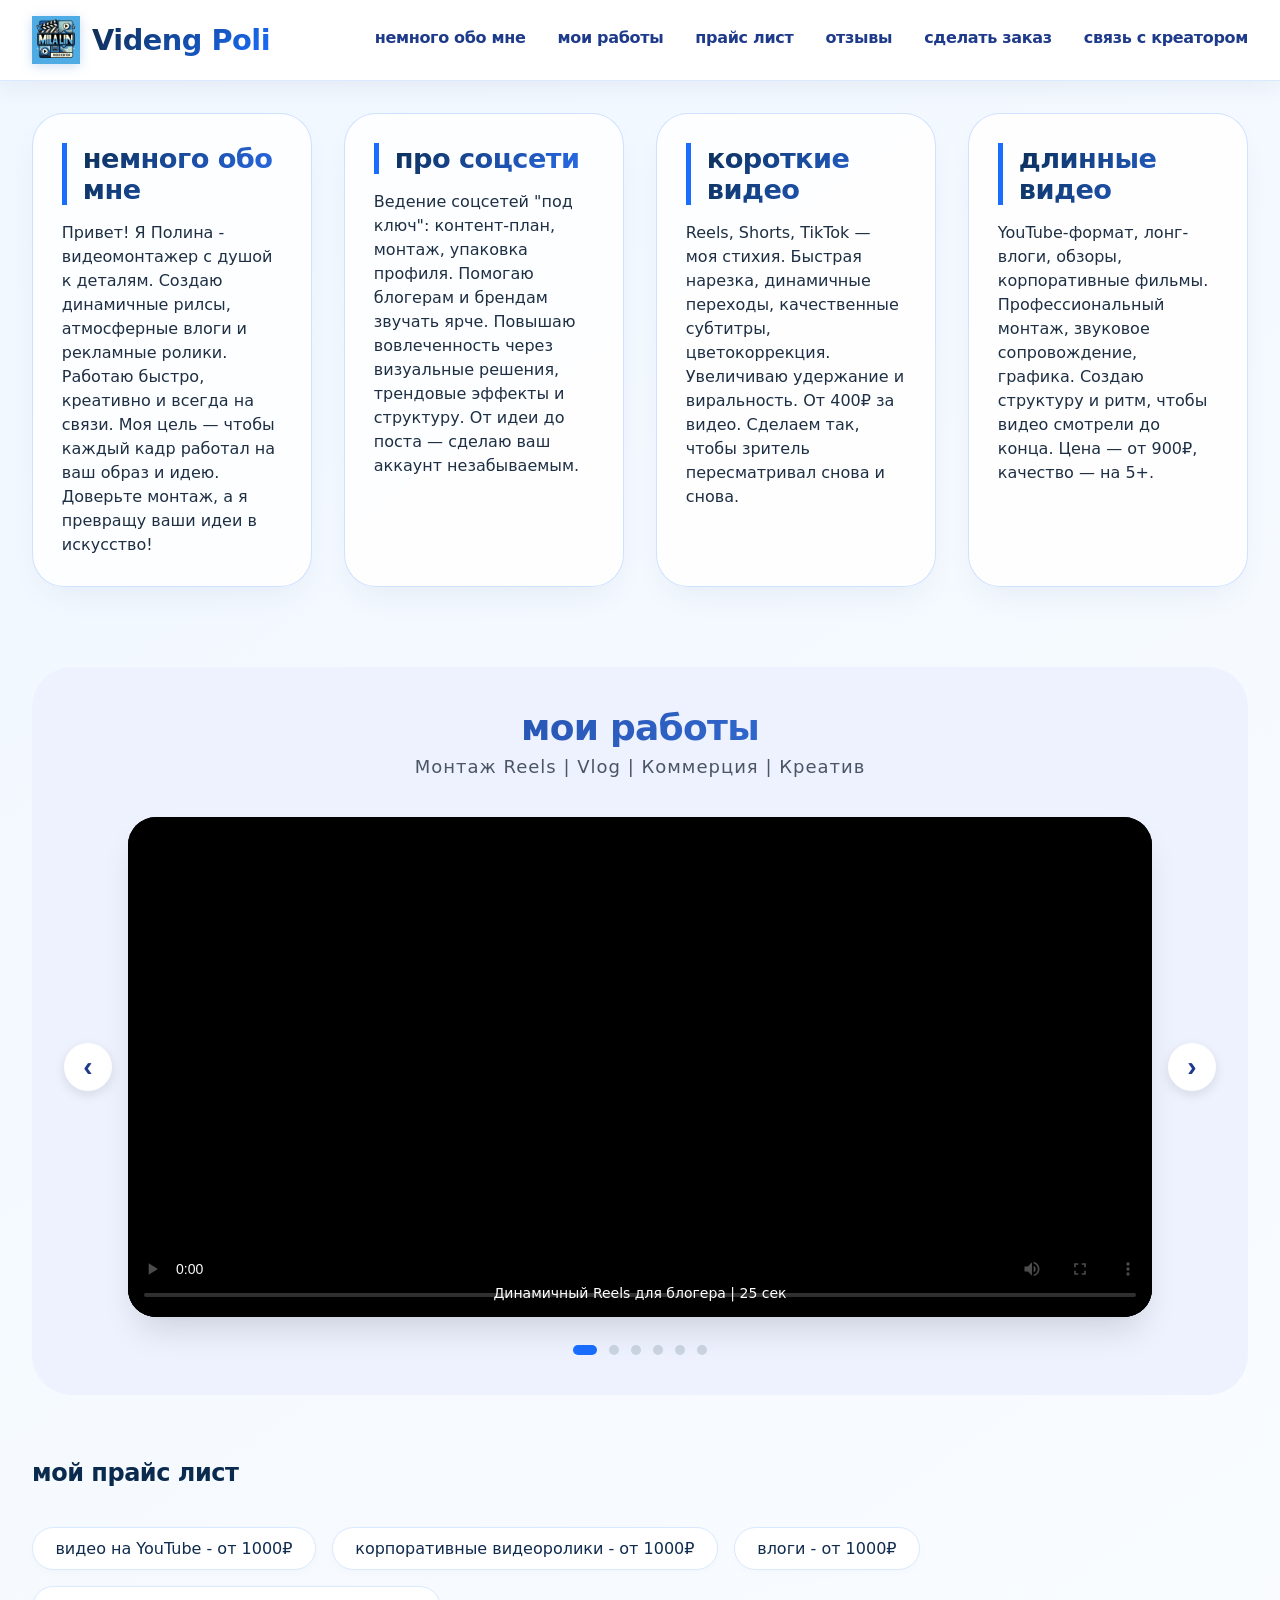
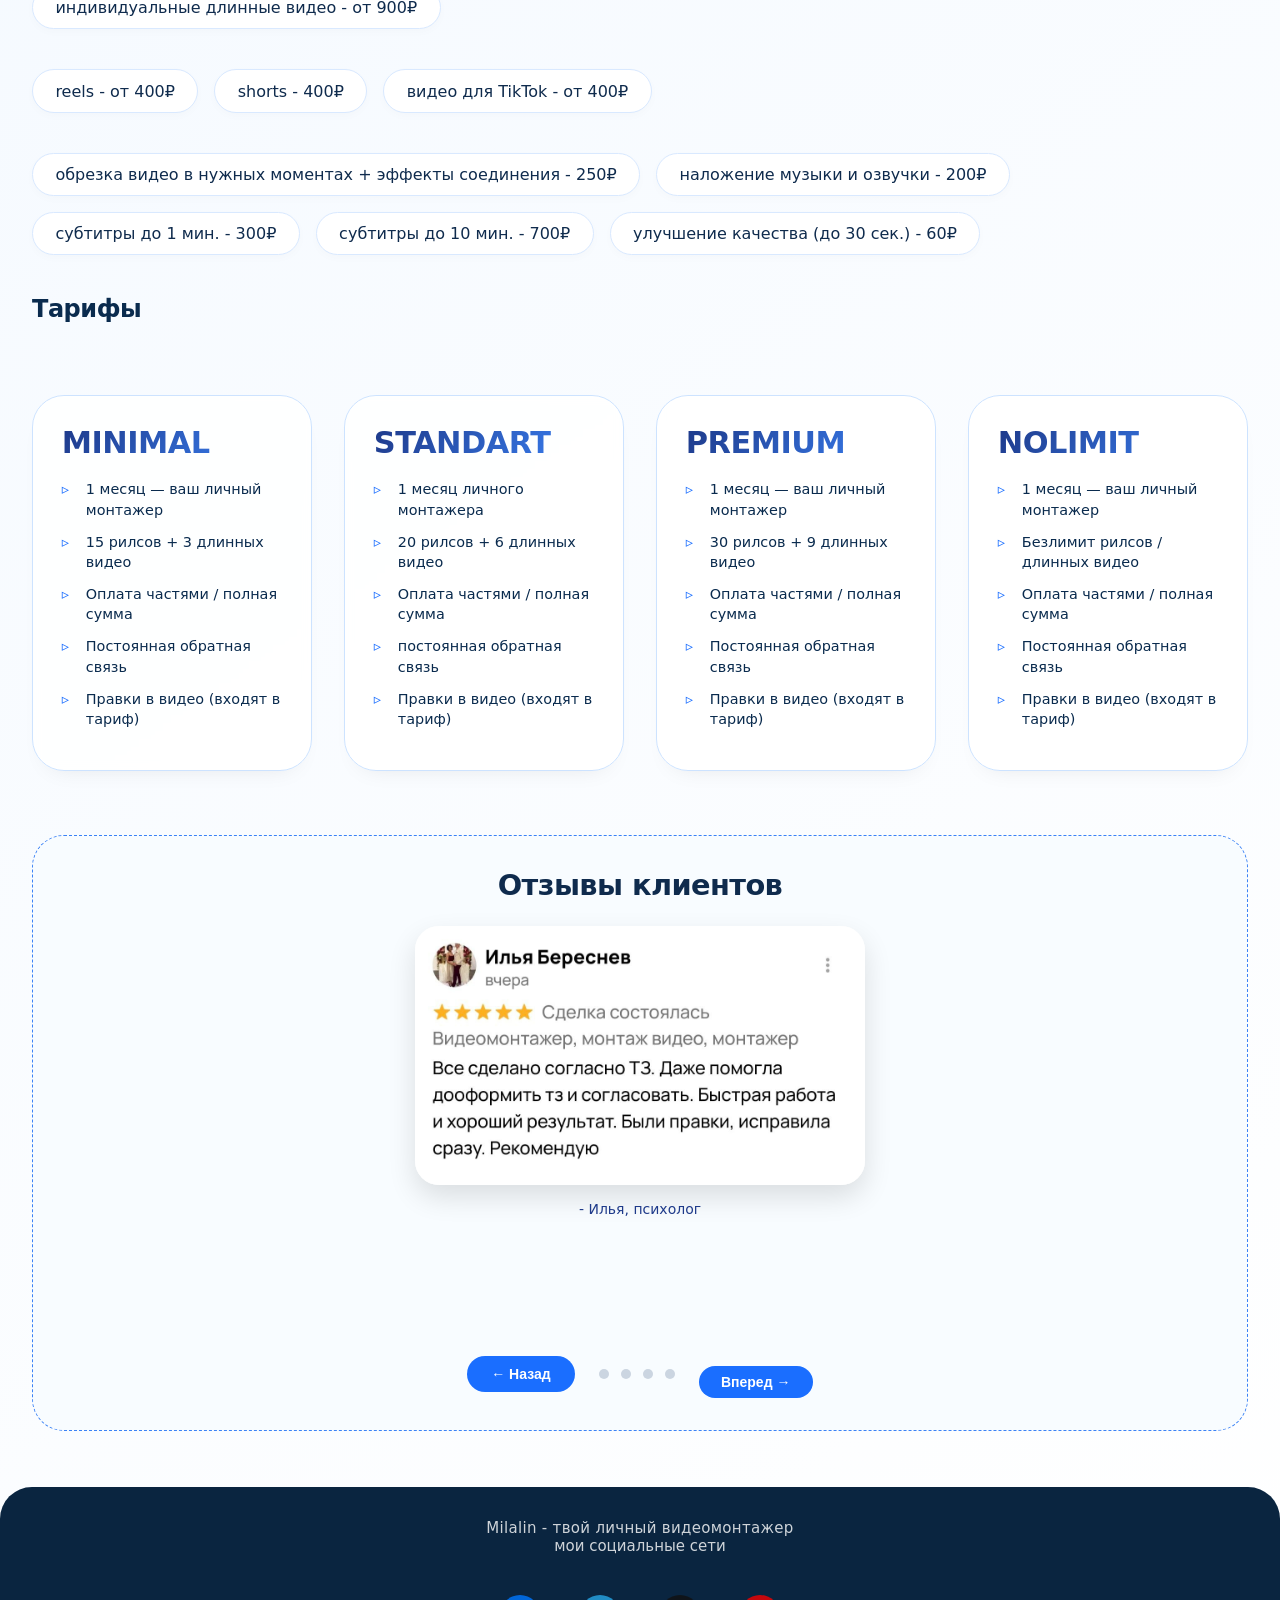
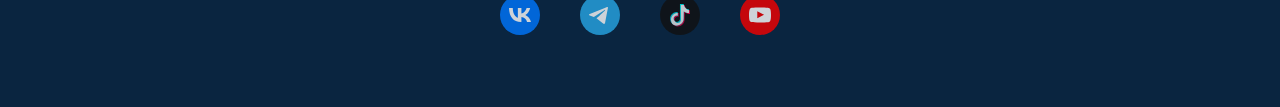
==== commit c1793177: "Update index.html" ====
--- a/index.html
+++ b/index.html
@@ -92,6 +92,7 @@
         
         <div class="carousel-container">
             <div class="carousel-track" id="videoTrack">
+                <!-- Видео 1 -->
                 <div class="carousel-slide">
                     <video controls preload="metadata" poster="css/img/poster1.jpg">
                         <source src="css/video/портфолио1.mp4" type="video/mp4">
@@ -99,30 +100,35 @@
                     </video>
                     <div class="slide-caption">Динамичный Reels для блогера | 25 сек</div>
                 </div>
+                <!-- Видео 2 -->
                 <div class="carousel-slide">
                     <video controls preload="metadata" poster="css/img/poster2.jpg">
                         <source src="css/video/портфолио2.mp4" type="video/mp4">
                     </video>
                     <div class="slide-caption">YouTube влог | 12 мин | Цветокоррекция</div>
                 </div>
+                <!-- Видео 3 -->
                 <div class="carousel-slide">
                     <video controls preload="metadata" poster="css/img/poster3.jpg">
                         <source src="" type="video/mp4">
                     </video>
                     <div class="slide-caption">Трендовый TikTok | 18 сек | Субтитры</div>
                 </div>
+                <!-- Видео 4 -->
                 <div class="carousel-slide">
                     <video controls preload="metadata" poster="css/img/poster4.jpg">
                         <source src="" type="video/mp4">
                     </video>
                     <div class="slide-caption">Корпоративный ролик | 1:30 мин</div>
                 </div>
+                <!-- Видео 5 -->
                 <div class="carousel-slide">
                     <video controls preload="metadata" poster="css/img/poster5.jpg">
                         <source src="" type="video/mp4">
                     </video>
                     <div class="slide-caption">YouTube Shorts | 45 сек | Вертикальный формат</div>
                 </div>
+                <!-- Видео 6 -->
                 <div class="carousel-slide">
                     <video controls preload="metadata" poster="css/img/poster6.jpg">
                         <source src="" type="video/mp4">
--- a/css/style.css
+++ b/css/style.css
@@ -183,30 +183,167 @@
 }
 
 .myWorksInf {
-    background: linear-gradient(135deg, #eef2ff, #ffffff);
+    background-color: #eef2ff;
     border-radius: 40px;
-    padding: 32px;
+    padding: 40px 32px;
     margin: 48px 0px;
+}
+
+.portfolio-header {
     text-align: center;
-    border: 1px solid #cbdffc;
-    box-shadow: 0px 12px 25px -10px rgba(0, 0, 0, 0.05);
-}
-
-.myWorksInf::before {
-    content: "Мои работы (портфолио)";
-    font-size: 32px;
+    margin-bottom: 40px;
+}
+
+.portfolio-main-title {
+    font-size: 36px;
     font-weight: 700;
+    background: linear-gradient(135deg, #1e3a8a, #3b82f6);
+    background-clip: text;
+    -webkit-background-clip: text;
+    color: transparent;
+    margin-bottom: 8px;
+}
+
+.portfolio-subtitle {
+    font-size: 18px;
+    color: #4b5563;
+    letter-spacing: 1px;
+}
+
+.video-carousel {
+    position: relative;
+    display: flex;
+    align-items: center;
+    justify-content: center;
+    gap: 16px;
+}
+
+.carousel-container {
+    flex: 1;
+    overflow: hidden;
+    border-radius: 28px;
+    box-shadow: 0 20px 35px -10px rgba(0, 0, 0, 0.15);
+    background: #0a0a0a;
+}
+
+.carousel-track {
+    display: flex;
+    transition: transform 0.4s ease-in-out;
+}
+
+.carousel-slide {
+    flex: 0 0 100%;
+    min-width: 0;
+}
+
+.carousel-slide video {
+    width: 100%;
+    max-height: 500px;
+    object-fit: contain;
+    background: #000;
     display: block;
+}
+
+.slide-caption {
+    text-align: center;
+    padding: 16px;
+    background: linear-gradient(to top, rgba(0,0,0,0.7), transparent);
+    color: white;
+    font-size: 14px;
+    font-weight: 500;
+    margin-top: -48px;
+    position: relative;
+    z-index: 2;
+    pointer-events: none;
+}
+
+.carousel-btn {
+    width: 48px;
+    height: 48px;
+    border-radius: 60px;
+    background: white;
+    border: none;
+    font-size: 28px;
+    font-weight: bold;
+    cursor: pointer;
     color: #1e3a8a;
-    margin-bottom: 16px;
-}
-
-.myWorksInf::after {
-    content: "Монтаж Reels | Vlog | Коммерция | Креатив";
-    display: block;
-    font-size: 17.6px;
-    color: #2c5282;
-    letter-spacing: -0.2px;
+    transition: all 0.2s ease;
+    box-shadow: 0 4px 12px rgba(0, 0, 0, 0.1);
+    display: flex;
+    align-items: center;
+    justify-content: center;
+}
+
+.carousel-btn:hover {
+    background: #1e3a8a;
+    color: white;
+    transform: scale(1.05);
+    box-shadow: 0 6px 16px rgba(30, 58, 138, 0.3);
+}
+
+/* Точки (индикаторы) */
+.carousel-dots {
+    display: flex;
+    justify-content: center;
+    gap: 12px;
+    margin-top: 28px;
+}
+
+.dot {
+    width: 10px;
+    height: 10px;
+    border-radius: 50%;
+    background: #cbd5e1;
+    cursor: pointer;
+    transition: all 0.2s ease;
+}
+
+.dot.active {
+    width: 28px;
+    border-radius: 10px;
+    background: #1e3a8a;
+}
+
+.dot:hover {
+    background: #3b82f6;
+}
+
+@media (max-width: 768px) {
+    .carousel-btn {
+        width: 36px;
+        height: 36px;
+        font-size: 22px;
+    }
+    
+    .carousel-slide video {
+        max-height: 350px;
+    }
+    
+    .slide-caption {
+        font-size: 11px;
+        padding: 10px;
+        margin-top: -36px;
+    }
+    
+    .myWorksInf {
+        padding: 24px 16px;
+    }
+    
+    .portfolio-main-title {
+        font-size: 28px;
+    }
+}
+
+@media (max-width: 480px) {
+    .carousel-btn {
+        width: 30px;
+        height: 30px;
+        font-size: 18px;
+    }
+    
+    .carousel-slide video {
+        max-height: 250px;
+    }
 }
 
 .priceInf {
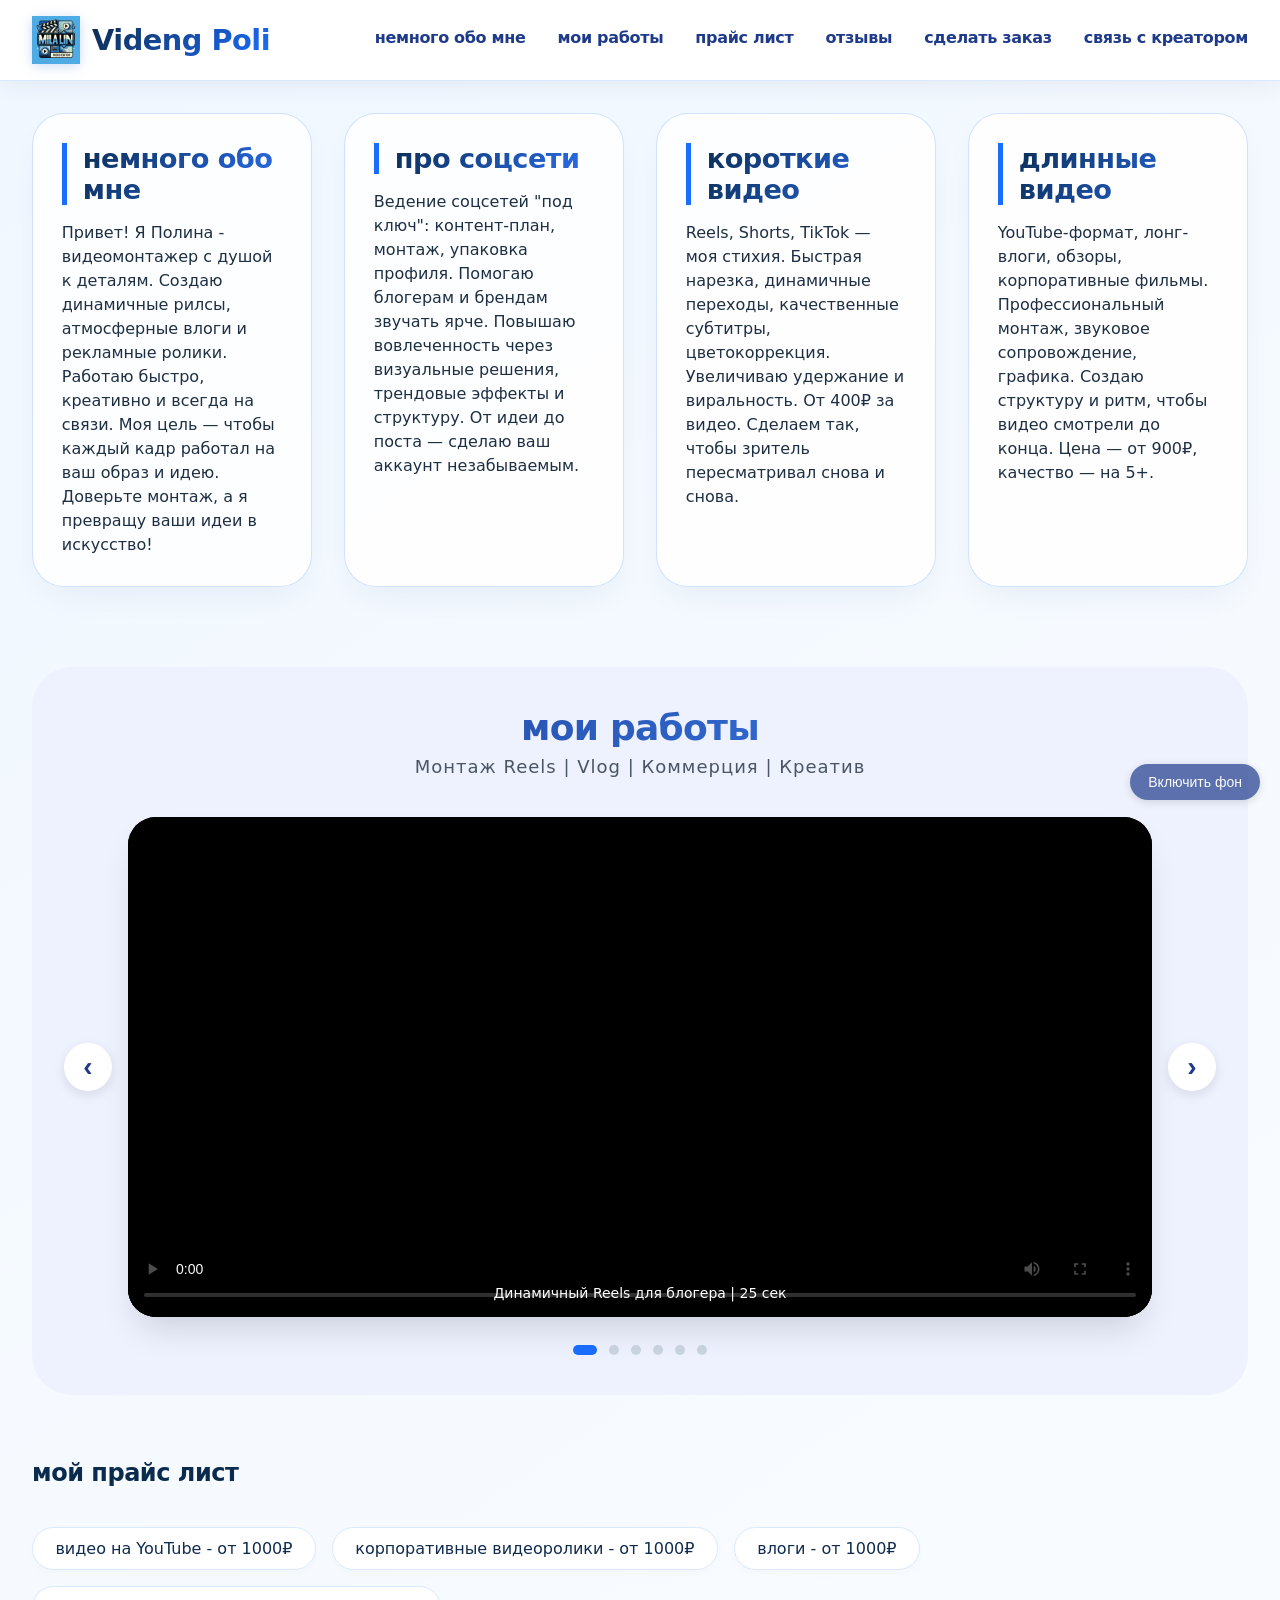
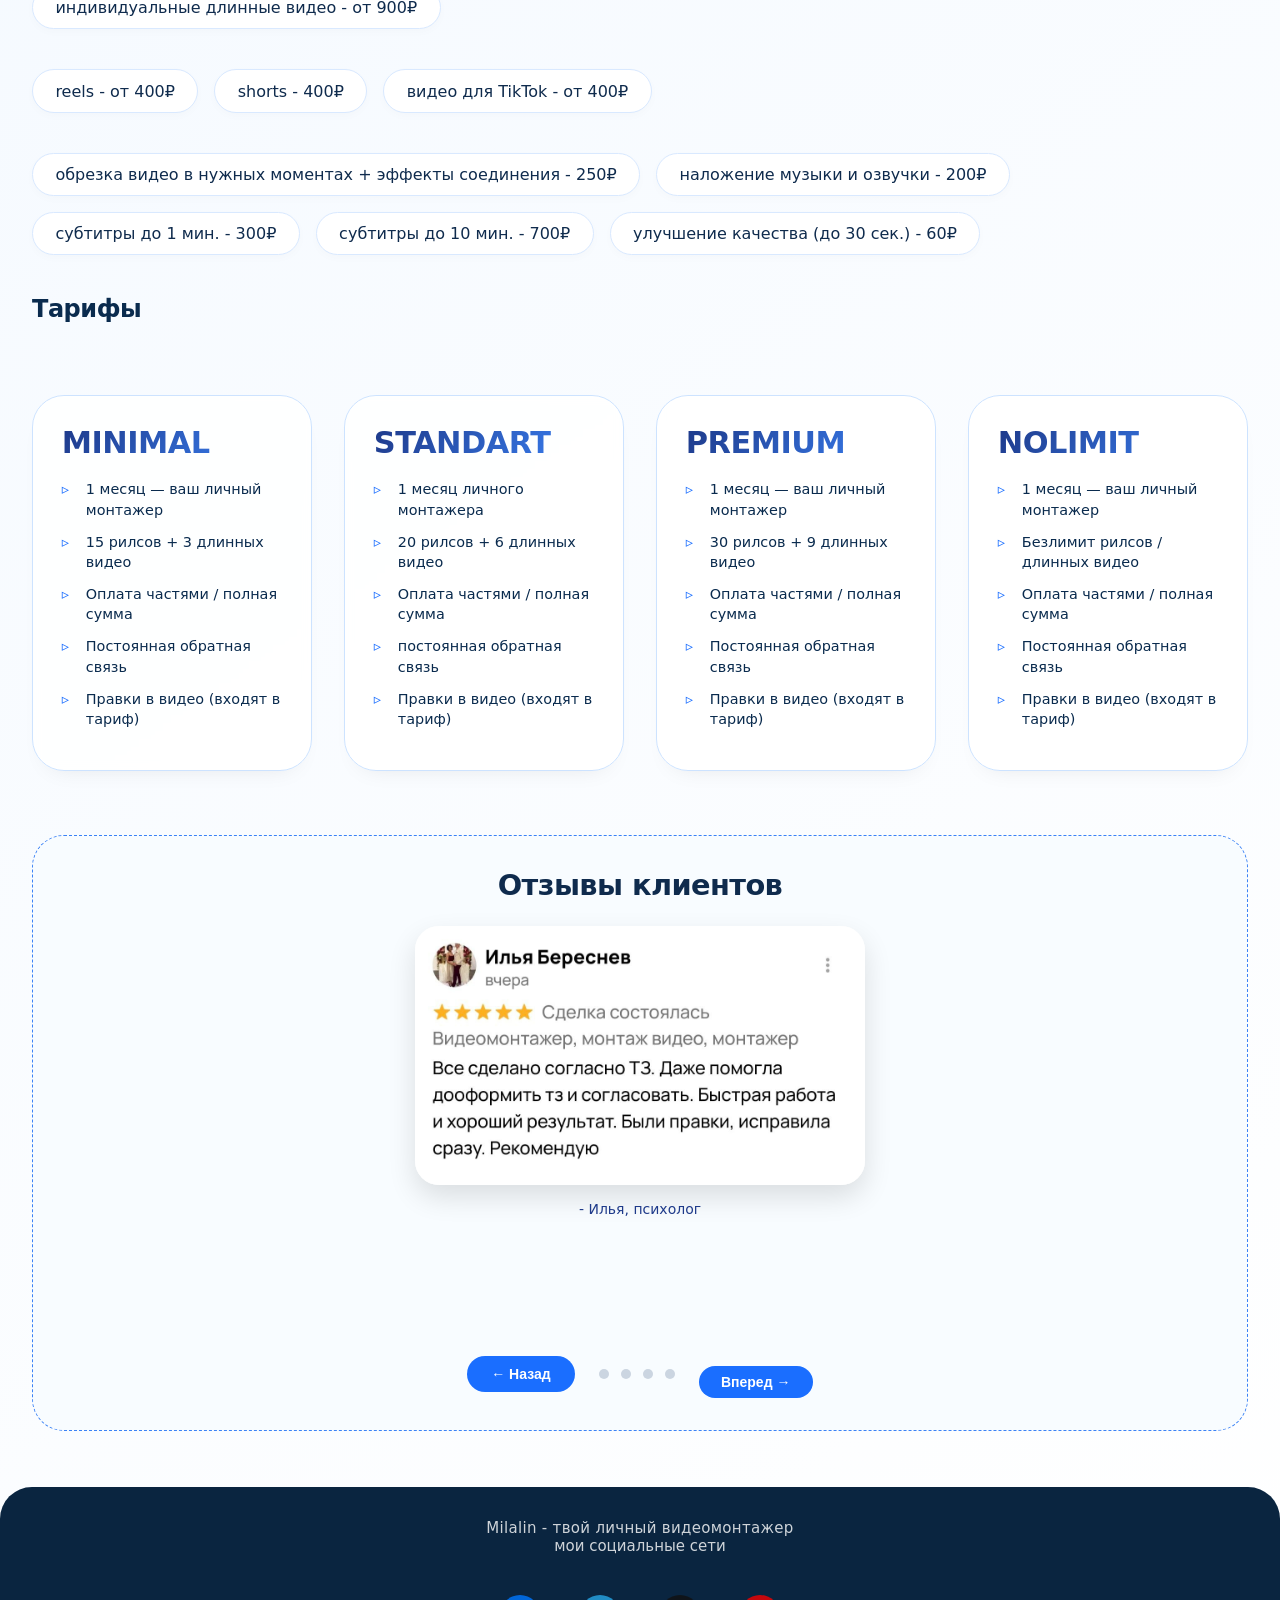
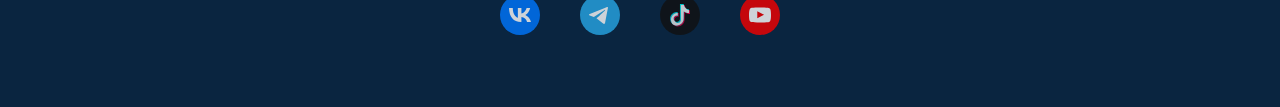
==== commit 22055b01: "Update index.html" ====
--- a/index.html
+++ b/index.html
@@ -264,6 +264,7 @@
     </footer>
 
     <div class="scroll-top" id="scrollTopBtn">↑</div>
+    <button id="musicToggleBtn" class="music-toggle">Включить фон</button>
 
     <script src="js/index.js"></script>
 </body>
--- a/css/style.css
+++ b/css/style.css
@@ -822,3 +822,24 @@
         font-size: 16px;
     }
 }
+.music-toggle {
+    position: fixed;
+    bottom: 100px;
+    right: 20px;
+    background: #1e3a8a;
+    color: white;
+    border: none;
+    border-radius: 40px;
+    padding: 10px 18px;
+    font-size: 14px;
+    cursor: pointer;
+    z-index: 99;
+    box-shadow: 0 2px 10px rgba(0,0,0,0.2);
+    opacity: 0.7;
+    transition: 0.2s;
+}
+
+.music-toggle:hover {
+    opacity: 1;
+    transform: scale(1.03);
+}
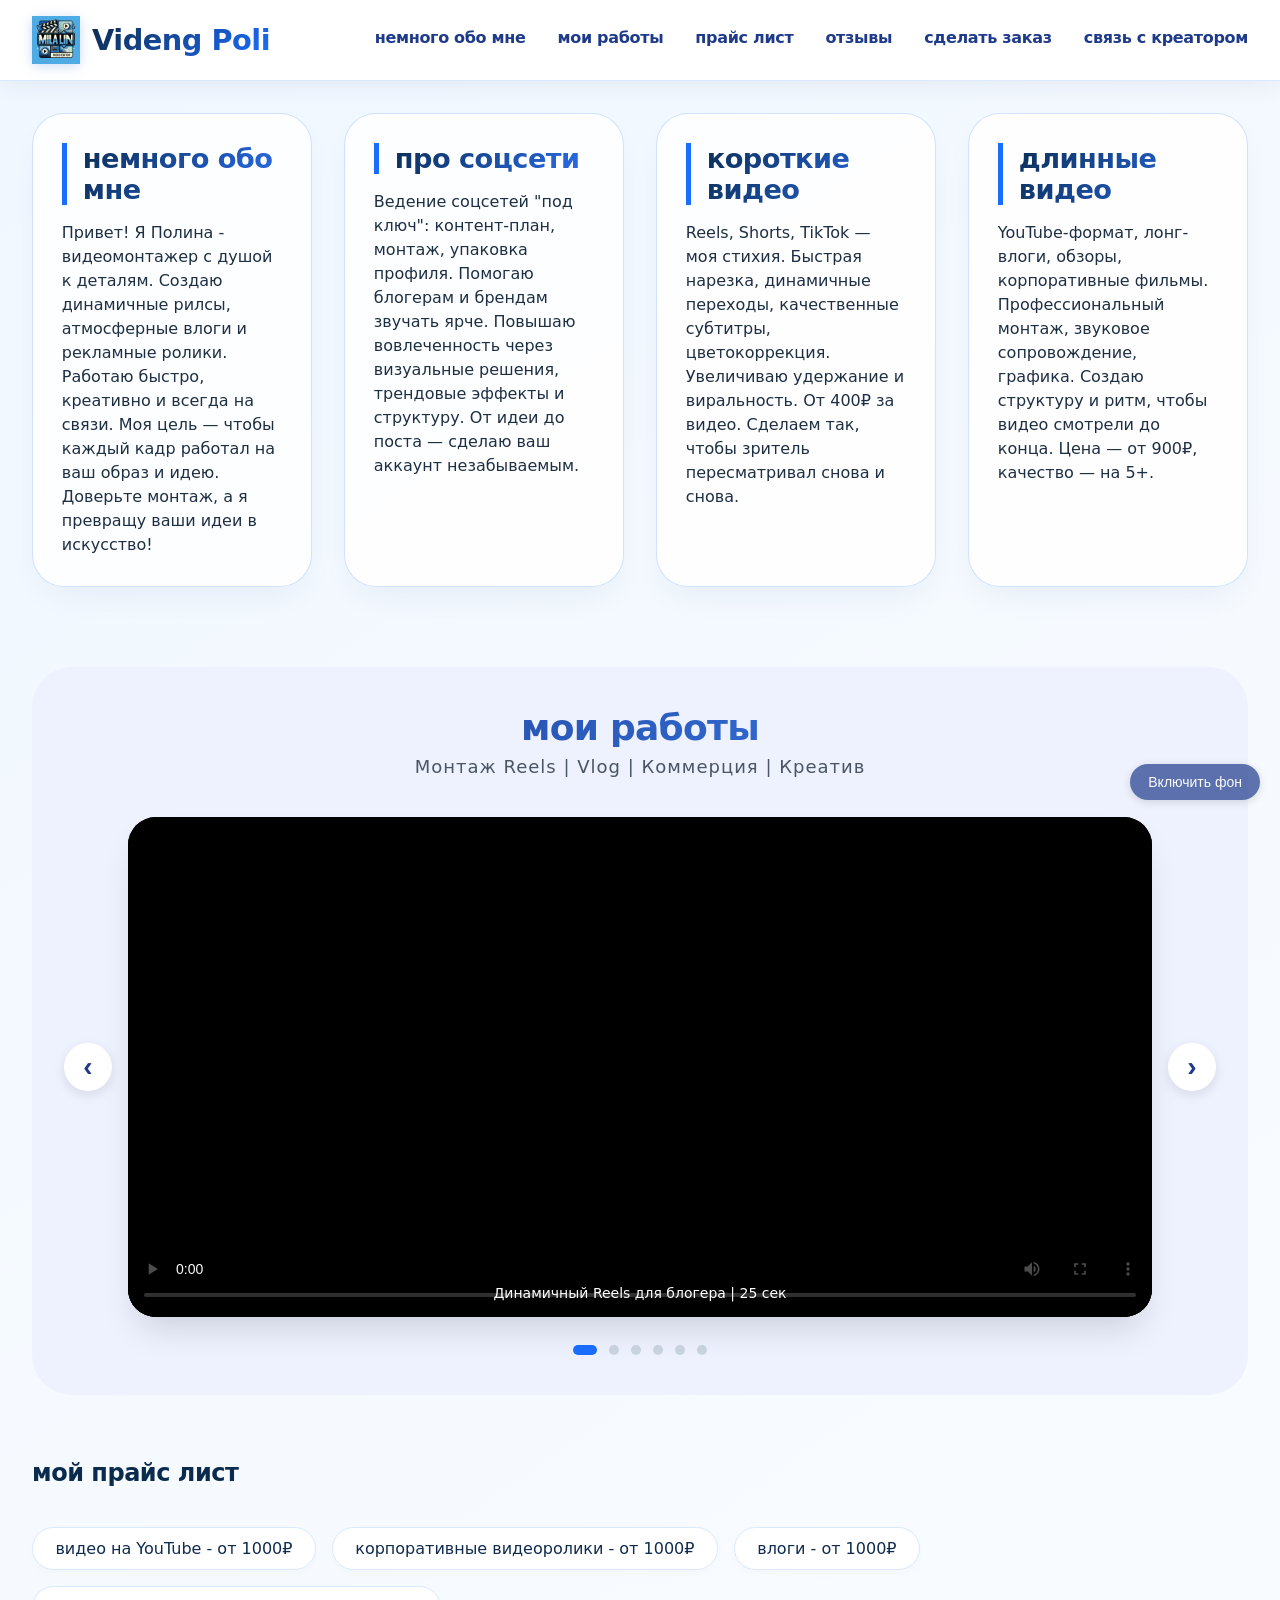
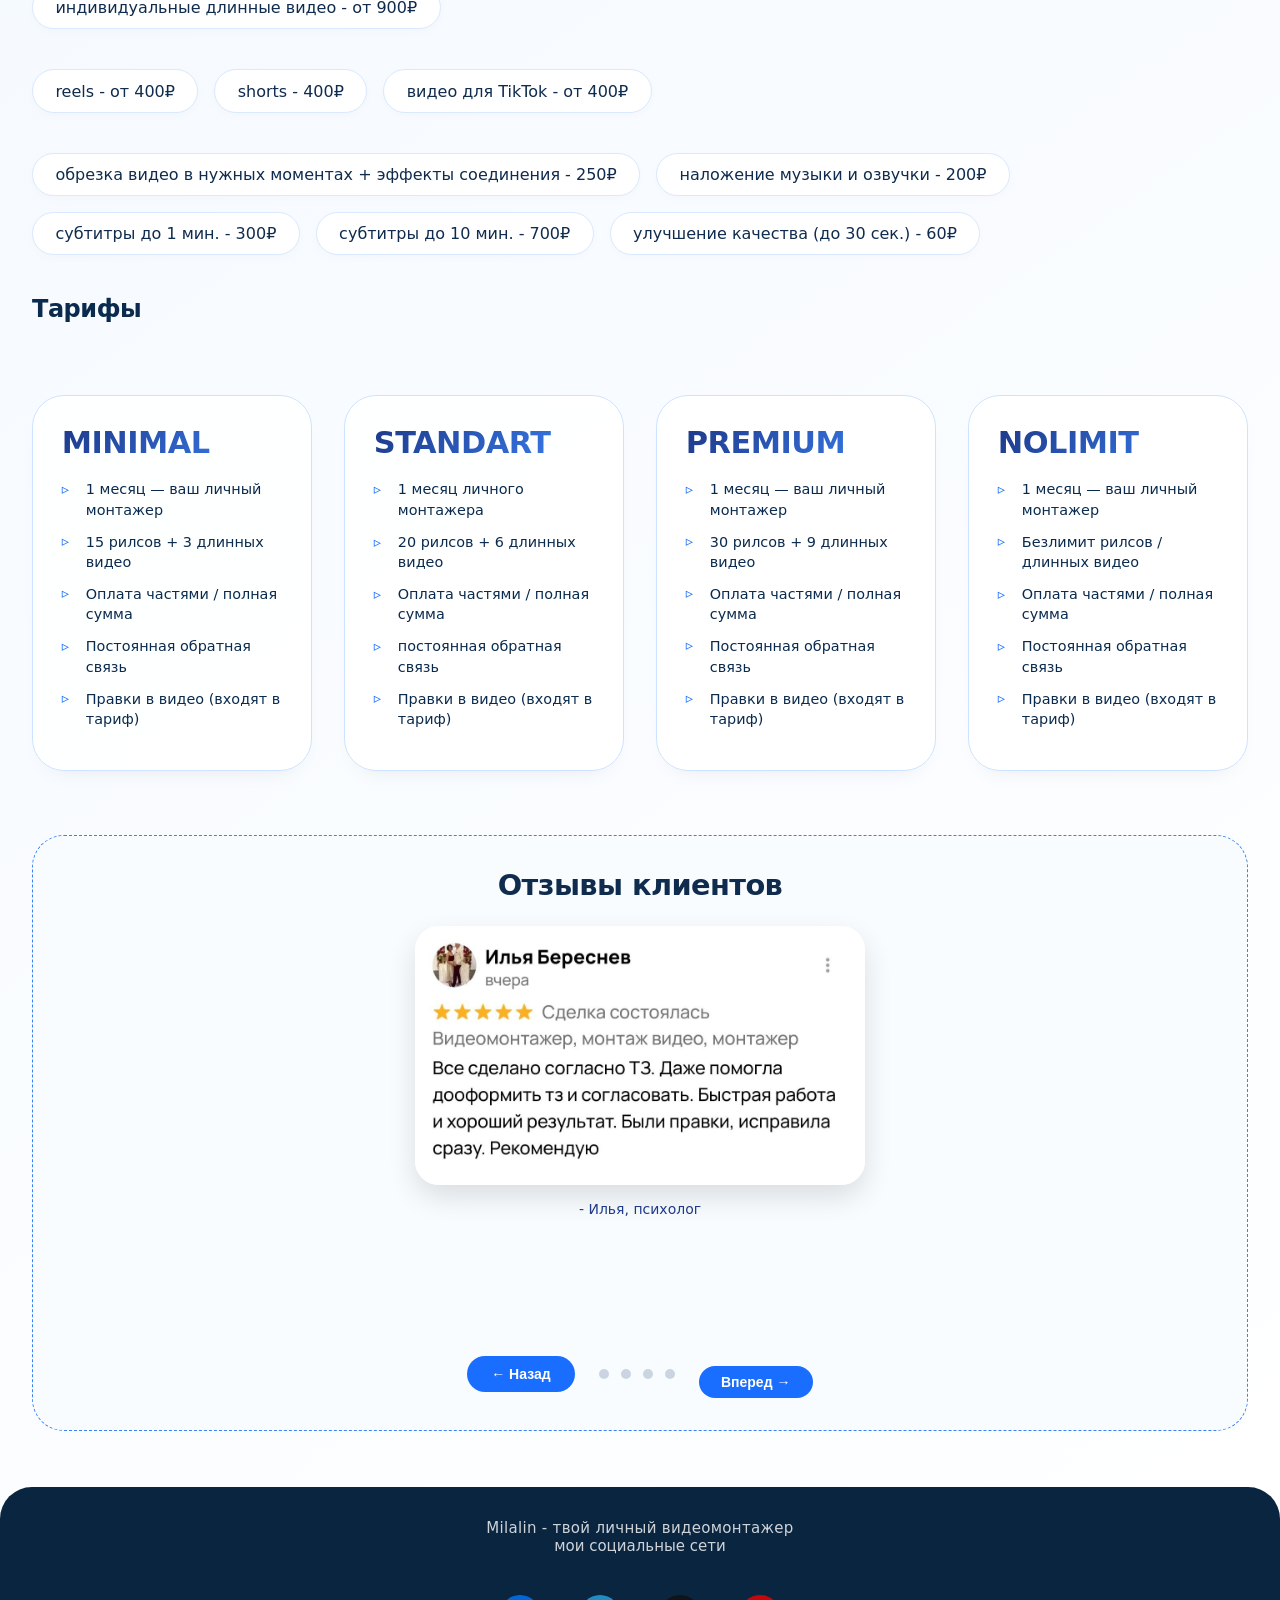
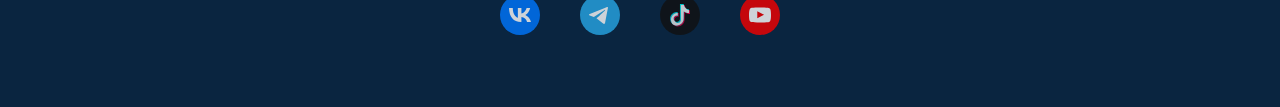
==== commit 0f55710b: "Update index.html" ====
--- a/index.html
+++ b/index.html
@@ -261,10 +261,11 @@
                 </div>
             </div>
         </div>
+        <button id="musicToggleBtn" class="music-toggle">Включить фон</button>
     </footer>
 
     <div class="scroll-top" id="scrollTopBtn">↑</div>
-    <button id="musicToggleBtn" class="music-toggle">Включить фон</button>
+    
 
     <script src="js/index.js"></script>
 </body>
